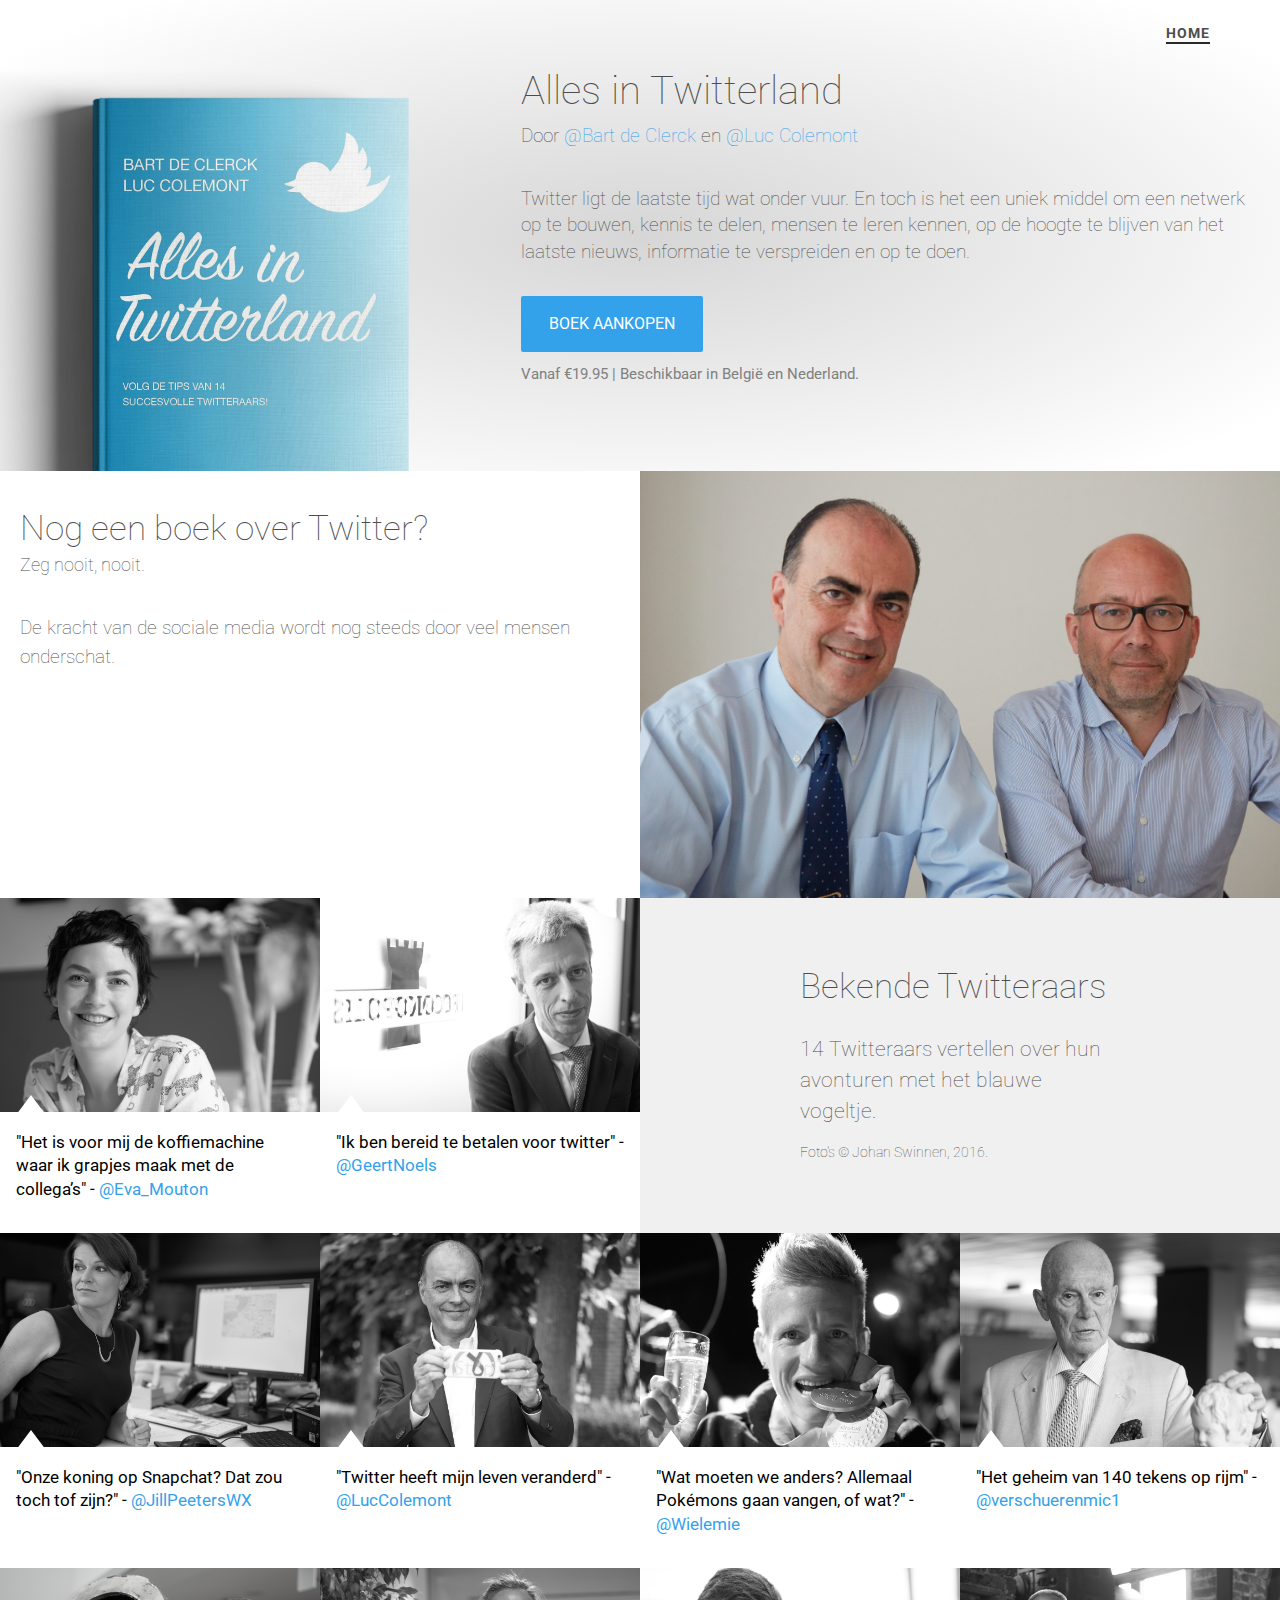
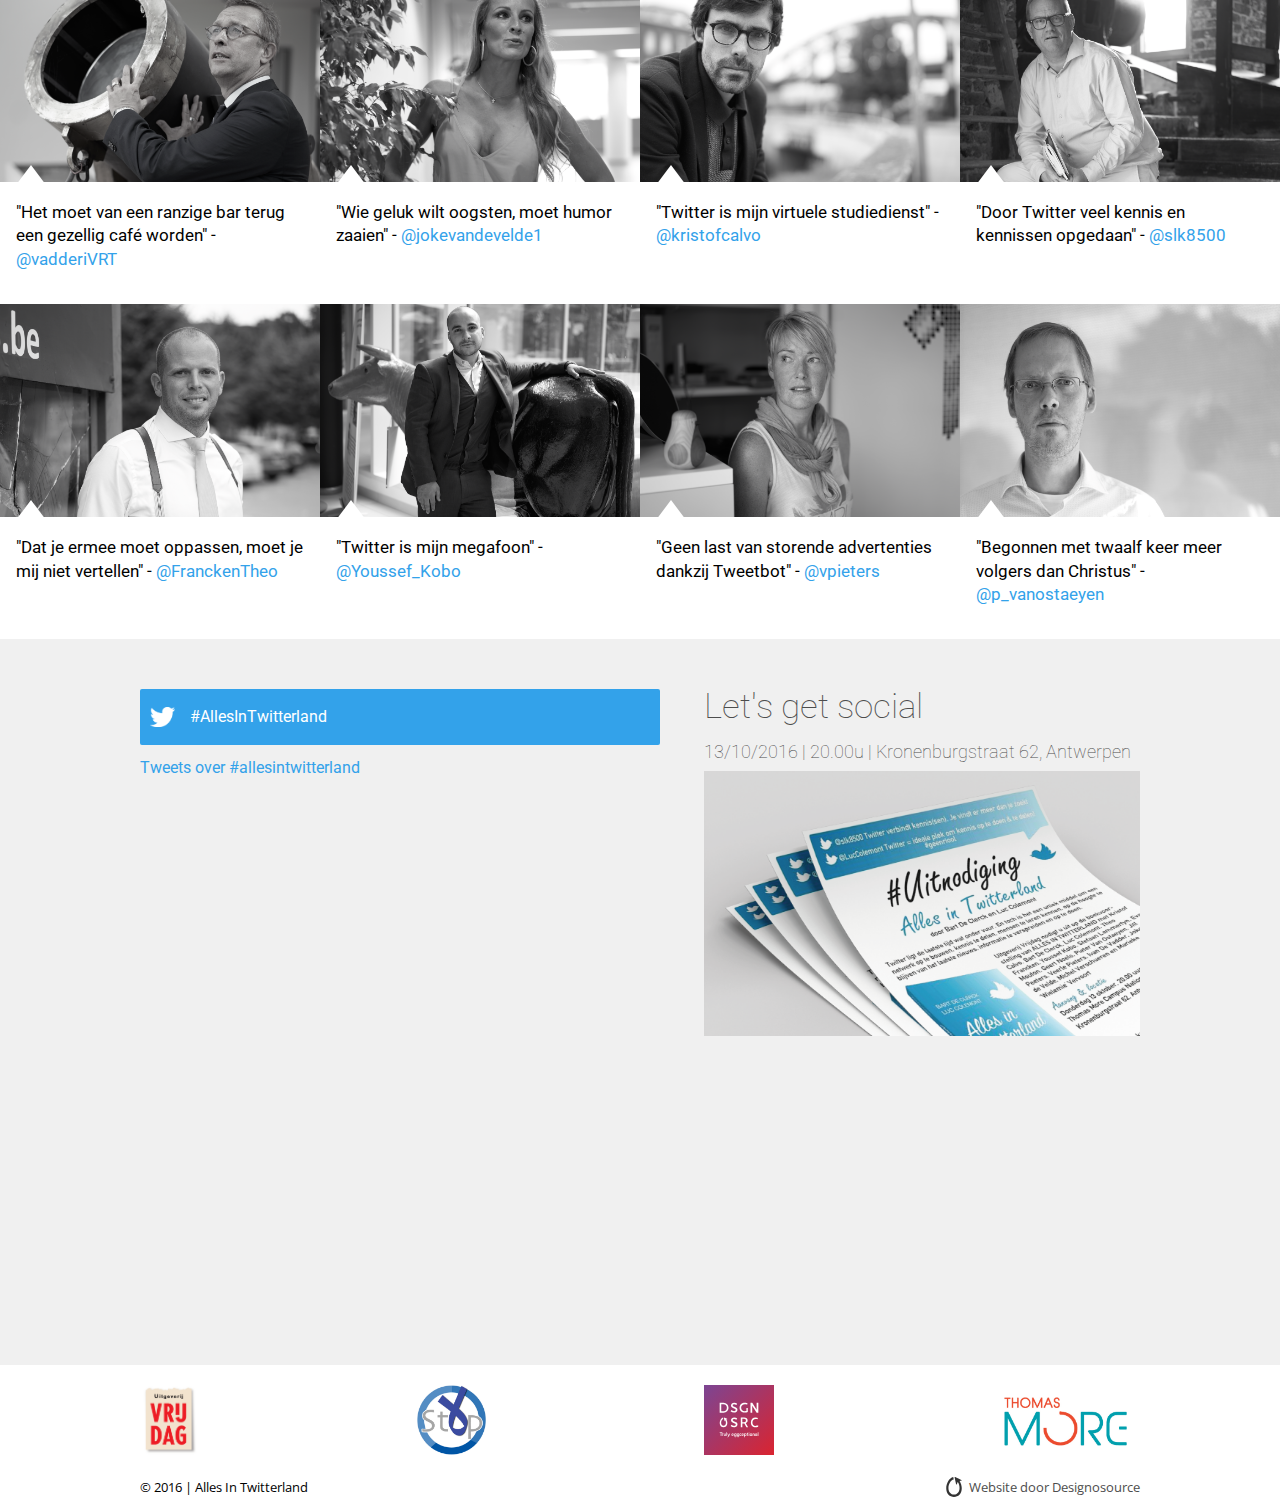
==== index.html @ e570c769 "Added favicons" ====
<!DOCTYPE html>
<html lang="nl">
<head>
    <meta charset="UTF-8">
    <title>Alles in Twitterland</title>
    <link href="https://fonts.googleapis.com/css?family=Open+Sans:400,700|Roboto:300,400" rel="stylesheet">
    <link rel="stylesheet" href="css/reset.css">
    <link rel="stylesheet" href="css/style.css">
    <script src="js/jquery-1.11.0.min.js"></script>
    <meta name=viewport content="width=device-width, initial-scale=1">
    <meta name="description" content="text">
    <meta property="og:site_name" content="Alles in Twitterland"/>
    <meta property="og:url" content="http://www.allesintwitterland.be"/>
    <meta property="og:title" content="Alles in Twitterland"/>
    <meta property="og:description" content="Max 200 karakters"/>
    <meta property="og:image" content="http://www.allesintwitterland.be/images/Auteursfoto-cropped.png"/>
    <meta name="twitter:card"
          content="Een boek over Twitter. Geschreven door Bart De Clerck &amp; Luc Colemont. Lees het verhaal van 14 Twitteraars die in dit boek vertellen over hun avonturen met het blauwe vogeltje."/>
    <meta name="twitter:site" content="@nytimesbits"/>
    <meta name="twitter:creator" content="@nickbilton"/>

    <!-- Favicons -->
    <link rel="apple-touch-icon" sizes="57x57" href="favicons/apple-icon-57x57.png">
    <link rel="apple-touch-icon" sizes="60x60" href="favicons/apple-icon-60x60.png">
    <link rel="apple-touch-icon" sizes="72x72" href="favicons/apple-icon-72x72.png">
    <link rel="apple-touch-icon" sizes="76x76" href="favicons/apple-icon-76x76.png">
    <link rel="apple-touch-icon" sizes="114x114" href="favicons/apple-icon-114x114.png">
    <link rel="apple-touch-icon" sizes="120x120" href="favicons/apple-icon-120x120.png">
    <link rel="apple-touch-icon" sizes="144x144" href="favicons/apple-icon-144x144.png">
    <link rel="apple-touch-icon" sizes="152x152" href="favicons/apple-icon-152x152.png">
    <link rel="apple-touch-icon" sizes="180x180" href="favicons/apple-icon-180x180.png">
    <link rel="icon" type="image/png" sizes="192x192"  href="favicons/android-icon-192x192.png">
    <link rel="icon" type="image/png" sizes="32x32" href="favicons/favicon-32x32.png">
    <link rel="icon" type="image/png" sizes="96x96" href="favicons/favicon-96x96.png">
    <link rel="icon" type="image/png" sizes="16x16" href="favicons/favicon-16x16.png">
    <link rel="manifest" href="favicons/manifest.json">
    <meta name="msapplication-TileColor" content="#ffffff">
    <meta name="msapplication-TileImage" content="favicons/ms-icon-144x144.png">
    <meta name="theme-color" content="#ffffff">

</head>
<body class="body-container">

<header>
    <div class="header-container">
        <nav>
            <ul>
                <li><a href="/" class="current-page">Home</a></li>
                <!--<li><a href="/nieuws.html">Pers &amp; nieuws</a></li>-->
            </ul>
        </nav>

        <div class="header-text-container">
            <div class="header-text">
                <h1>Alles in Twitterland</h1>
                <h2 class="header">Door <a href="https://twitter.com/bartdecl">@Bart de Clerck</a> en <a
                        href="https://twitter.com/LucColemont">@Luc Colemont</a></h2>
                <p class="stand-out-text">Twitter ligt de laatste tijd wat onder vuur. En toch is het een uniek middel om een netwerk op te
                    bouwen, kennis te delen, mensen te leren kennen, op de hoogte te blijven van het laatste nieuws,
                    informatie te verspreiden en op te doen.</p>
                <div class="header-CTAs">
                    <div class="header-callToAction">
                        <a href="http://www.uitgeverijvrijdag.be/cataloog/non-fictie/alles-in-twitterland"
                           class="CTA-button">Boek aankopen</a>
                        <a href="#" class="CTA-button" id="persNieuwsCTA">Pers &amp; Nieuws</a>
                    </div>
                    <div class="header-price">
                        Vanaf &euro;19.95 | Beschikbaar in België en Nederland.
                    </div>
                </div>
            </div>

            <div class="header-image">

            </div>
        </div>
    </div>
</header>

    <section class="section-aboutUs">
        <div class="aboutUs-text">
            <div class="aboutUs-text-container">
                <h2>Nog een boek over Twitter?</h2>
                <h3 class="aboutUs-text-sub">Zeg nooit, nooit.</h3>
                <p class="stand-out-text">De kracht van de sociale media wordt nog steeds door veel mensen onderschat. </p>
            </div>
        </div>
        <img class="aboutUs-picture" src="images/Auteursfoto-cropped.png"
             alt="Auteurs van het boek, Bart de Clerck en Luc Colemont">
    </section>

<section class="section-bv">
    <div class="bvItem-title">
        <div class="bvItem-title-container">
            <h2>Bekende Twitteraars</h2>
            <h3>14 Twitteraars vertellen over hun avonturen met het blauwe vogeltje.</h3>
            <p class="copyright-fotos">Foto's &copy; Johan Swinnen, 2016.</p>
        </div>
    </div>
    <div class="bvItem" id="item1">
        <a href="https://twitter.com/Eva_Mouton">
            <div class="bvItem-image" >
                <img src="images/bv/mouton.png" alt="Eva Mouton" title="Eva Mouton">
            </div>
        </a>
        <div class="bvItem-text">
            &quot;Het is voor mij de koffiemachine waar ik grapjes maak met de collega’s&quot; - <a
                href="https://twitter.com/Eva_Mouton">@Eva_Mouton</a>
        </div>
    </div>
    <div class="bvItem" id="item2">
        <a href="https://twitter.com/GeertNoels">
            <div class="bvItem-image">
                <img src="images/bv/noels.png" alt="Geert Noels" title="Geert Noels">
            </div>
        </a>
        <div class="bvItem-text">
            &quot;Ik ben bereid te betalen voor twitter&quot; - <a
                href="https://twitter.com/GeertNoels">@GeertNoels</a>
        </div>
    </div>
    <div class="bvItem">
        <a href="https://twitter.com/JillPeetersWX">
            <div class="bvItem-image">
                <img src="images/bv/peeters.png" alt="Jill Peeters" title="Jill Peeters">
            </div>
        </a>
        <div class="bvItem-text">
            &quot;Onze koning op Snapchat? Dat zou toch tof zijn?&quot; - <a href="https://twitter.com/JillPeetersWX">@JillPeetersWX</a>
        </div>
    </div>


    <div class="bvItem">
        <a href="https://twitter.com/LucColemon">
            <div class="bvItem-image">
                <img src="images/bv/colemont.png" alt="Luc Colemont" title="Luc Colemont">
            </div>
        </a>
        <div class="bvItem-text">
            &quot;Twitter heeft mijn leven veranderd&quot; - <a
                href="https://twitter.com/LucColemont">@LucColemont</a>
        </div>
    </div>


    <div class="bvItem">
        <a href="https://twitter.com/Wielemie">
            <div class="bvItem-image">
                <img src="images/bv/vervoort.png" alt="Marieke Vervoort" title="Marieke Vervoort">
            </div>
        </a>
        <div class="bvItem-text">
            &quot;Wat moeten we anders? Allemaal Pokémons gaan vangen, of wat?&quot; - <a
                href="https://twitter.com/Wielemie">@Wielemie</a>
        </div>
    </div>
    <div class="bvItem">
        <a href="https://twitter.com/verschuerenmic1">
            <div class="bvItem-image">
                <img src="images/bv/verschueren.png" alt="Michel Verschueren" title="Michel Verschueren">
            </div>
        </a>
        <div class="bvItem-text">
            &quot;Het geheim van 140 tekens op rijm&quot; - <a
                href="https://twitter.com/verschuerenmic1">@verschuerenmic1</a>
        </div>
    </div>
    <div class="bvItem">
        <a href="https://twitter.com/vadderiVRT">
            <div class="bvItem-image">
                <img src="images/bv/vadder.png" alt="Ivan de Vadder" title="Ivan de Vadder">
            </div>
        </a>
        <div class="bvItem-text">
            &quot;Het moet van een ranzige bar terug een gezellig café worden&quot; - <a
                href="https://twitter.com/vadderiVRT">@vadderiVRT</a>
        </div>
    </div>
    <div class="bvItem">
        <a href="https://twitter.com/LucColemon">
            <div class="bvItem-image">
                <img src="images/bv/vandevelde.png" alt="Joke van de Velde" title="Joke van de Velde">
            </div>
        </a>
        <div class="bvItem-text">
            &quot;Wie geluk wilt oogsten, moet humor zaaien&quot; - <a href="https://twitter.com/jokevandevelde1">@jokevandevelde1</a>
        </div>
    </div>
    <div class="bvItem">
        <a href="https://twitter.com/kristofcalvo">
            <div class="bvItem-image">
                <img src="images/bv/calvo.png" alt="Kristof Calvo" title="Kristof Calvo">
            </div>
        </a>
        <div class="bvItem-text">
            &quot;Twitter is mijn virtuele studiedienst&quot; - <a
                href="https://twitter.com/kristofcalvo">@kristofcalvo</a>
        </div>
    </div>
    <div class="bvItem">
        <a href="https://twitter.com/slk8500">
            <div class="bvItem-image">
                <img src="images/bv/lammertyn.png" alt="Stefaan Lammertyn" title="Stefaan Lammertyn">
            </div>
        </a>
        <div class="bvItem-text">
            &quot;Door Twitter veel kennis en kennissen opgedaan&quot; - <a
                href="https://twitter.com/slk8500">@slk8500</a>
        </div>
    </div>
    <div class="bvItem">
        <a href="https://twitter.com/FranckenTheo">
            <div class="bvItem-image">
                <img src="images/bv/francken.png" alt="Theo Francken" title="Theo Francken">
            </div>
        </a>
        <div class="bvItem-text">
            &quot;Dat je ermee moet oppassen, moet je mij niet vertellen&quot; - <a
                href="https://twitter.com/FranckenTheo">@FranckenTheo</a>
        </div>
    </div>
    <div class="bvItem">
        <a href="https://twitter.com/Youssef_Kobo">
            <div class="bvItem-image">
                <img src="images/bv/kobo.png" alt="Youssef Kobo" title="Youssef Kobo">
            </div>
        </a>
        <div class="bvItem-text">
            &quot;Twitter is mijn megafoon&quot; - <a href="https://twitter.com/Youssef_Kobo">@Youssef_Kobo</a>
        </div>
    </div>
    <div class="bvItem">
        <a href="https://twitter.com/vpieters">
            <div class="bvItem-image">
                <img src="images/bv/pieters.png" alt="Veerle Pieters" title="Veerle Pieters">
            </div>
        </a>
        <div class="bvItem-text">
            &quot;Geen last van storende advertenties dankzij Tweetbot&quot; - <a href="https://twitter.com/vpieters">@vpieters</a>
        </div>
    </div>
    <div class="bvItem">
        <a href="https://twitter.com/p_vanostaeyen">
            <div class="bvItem-image">
                <img src="images/bv/vanostaeyen.png" alt="Pieter Van Ostaeyen" title="Pieter Van Ostaeyen">
            </div>
        </a>
        <div class="bvItem-text">
            &quot;Begonnen met twaalf keer meer volgers dan Christus&quot; - <a
                href="https://twitter.com/p_vanostaeyen">@p_vanostaeyen</a>
        </div>
    </div>
</section>
<section class="section-social">
    <div class="social-container">
        <div class="social-tweets">
            <a href="https://goo.gl/WW6zRi" class="button-tweet" target="_blank">
                #AllesInTwitterland
            </a>
            <a class="twitter-timeline" href="https://twitter.com/hashtag/allesintwitterland"
               data-widget-id="784298323947597824">Tweets over #allesintwitterland</a>
            <script>!function (d, s, id) {
                var js, fjs = d.getElementsByTagName(s)[0], p = /^http:/.test(d.location) ? 'http' : 'https';
                if (!d.getElementById(id)) {
                    js = d.createElement(s);
                    js.id = id;
                    js.async = true;
                    js.src = p + "://platform.twitter.com/widgets.js";
                    fjs.parentNode.insertBefore(js, fjs);
                }
            }(document, "script", "twitter-wjs");</script>
        </div>

        <div class="social-text">
            <div class="social-invitation">
                <h2>Let's get social</h2>
                <h3>13/10/2016 | 20.00u | Kronenburgstraat 62, Antwerpen</h3>
                <img src="images/uitnodiging.png" alt="Uitnodiging presentatie boek - Alles In Twitterland"
                     class="social-invitation-image">
            </div>
            <div class="social-invitation videoContainer">
                <iframe style="margin-top:20px;"
                        src="https://www.youtube.com/embed/videoseries?list=PLFgquLnL59alCl_2TQvOiD5Vgm1hCaGSI"
                        frameborder="0" allowfullscreen></iframe>
            </div>
        </div>
    </div>
</section>
<footer>
    <div class="footer-container">
        <div class="footer-partners">
            <a href="http://www.uitgeverijvrijdag.be" id="uitgeverij">Vrijdag</a>
            <a href="http://www.stopdarmkanker.be" id="darmkanker">Stop Darmkanker</a>
            <a href="http://www.designosource.be" id="designosource">Designosource</a>
            <a href="http://www.thomasmore.be" id="thomasmore">Thomas More</a>
        </div>
        <div class="footer-text">
            <div class="footer-copyright">
                &copy; 2016 | Alles In Twitterland
            </div>
            <a class="footer-madeBy" href="http://www.designosource.be">
                Website door Designosource
            </a>
        </div>
    </div>
</footer>
<script>
    (function (i, s, o, g, r, a, m) {
        i['GoogleAnalyticsObject'] = r;
        i[r] = i[r] || function () {
                    (i[r].q = i[r].q || []).push(arguments)
                }, i[r].l = 1 * new Date();
        a = s.createElement(o),
                m = s.getElementsByTagName(o)[0];
        a.async = 1;
        a.src = g;
        m.parentNode.insertBefore(a, m)
    })(window, document, 'script', 'https://www.google-analytics.com/analytics.js', 'ga');
    ga('create', 'UA-85612238-1', 'auto');
    ga('send', 'pageview');
</script>
</body>
</html>
---- css/style.css ----
body {
    font-family: 'Roboto', sans-serif;
}

header {
    background: #d6d6d6; /* Old browsers */ /* FF3.6-15 */
    background: -webkit-radial-gradient(center, ellipse cover, #d6d6d6 0%, #ffffff 89%); /* Chrome10-25,Safari5.1-6 */
    background: -webkit-radial-gradient(center ellipse, #d6d6d6 0%, #ffffff 89%);
    background: radial-gradient(ellipse at center, #d6d6d6 0%, #ffffff 89%); /* W3C, IE10+, FF16+, Chrome26+, Opera12+, Safari7+ */
    filter: progid:DXImageTransform.Microsoft.gradient(startColorstr='#d6d6d6', endColorstr='#ffffff', GradientType=1); /* IE6-9 fallback on horizontal gradient */
    padding: 25px 0px 0px 0px;
    background-color: #d6d6d6;

}

.header-container {
    /*padding:25px 25px 0px 25px;*/
}


nav {
    padding: 0px 20px 0px 0px;
    display: none;
}

a:link,
a:visited,
a:hover,
a:active {
    color: #33A2EA;
    text-decoration: none;
    -webkit-transition: all .4s ease;
    transition: all .4s ease;
}

a:hover {
    color: #2995db;
}

p {
    color: #4D4D4D;
    line-height: 1.4em;
    font-weight: lighter;
}

h1 {
    color: #4D4D4D;
    font-size: 2.5em;
    font-weight: lighter;
}

h2.header {
    color: #4D4D4D;
    font-size: 1.2em;
    font-weight: lighter;
}


.header-text h1{
    margin-bottom: 15px;
}

.header-text > h2 {
    margin-bottom: 40px;
}

.header-text {
    padding: 0px 20px 0px 20px;
}

.header-text p {
    font-size: 1.2em;
    line-height: 1.4em;
    margin-bottom: 20px;
}

.videoContainer {
    position: relative;
    padding-bottom: 56.25%;
    padding-top: 30px;
    height: 0;
    overflow: hidden;
}

.videoContainer iframe, .videoContainer object, .videoContainer embed {
    position: absolute;
    top: 0;
    left: 0;
    width: 100%;
    height: 100%;
}

.CTA-button{
    width: 130px;
    text-align: center;
}


.header-callToAction .CTA-button:first-child{
    margin: 10px 10px 0 0;
}

.CTA-button:link,
.CTA-button:visited,
.CTA-button:hover,
.CTA-button:active {
    background-color: #33A2EA;
    padding: 20px 26px;
    color: white;
    display: inline-block;
    text-transform: uppercase;
    border-radius: 2px;
    -webkit-transition: all .4s ease;
    transition: all .4s ease;
    margin: 4px 0px;
}



.CTA-button:hover {
    background-color: #2995db;
}

.header-price {
    color: #808080;
    margin-top: 15px;
    font-size: 0.95em;
}

.header-image {
    background-image: url(../images/Twitter-boek.png);
    background-repeat: no-repeat;
    height: 400px;
    background-position: center -25px;
    margin: 0px auto;
    background-size: 162%;
}

.aboutUs-text {
    margin: 40px 20px 40px 20px;
}

.nieuws-text {
    margin: 40px 20px 40px 20px;
}

h2 {
    color: #4D4D4D;
    font-size: 2.2em;
    font-weight: lighter;
}

h3 {
    color: #4D4D4D;
    font-size: 1.1em;
    font-weight: lighter;
    margin-top: 5px;
}

.aboutUs-text > .aboutUs-text-container > h3 {
    margin-bottom: 40px;
}

.aboutUs-picture {
    width: 100%;
}


.bvItem-title {
    margin: 40px 20px 40px 20px;
}

.bvItem-image img {
    width: 100%;
}

.bvItem-image {
    position: relative;
    overflow: hidden;
}

.bvItem-image img {
    -webkit-transition: all 1s ease; /* Safari and Chrome */ /* Firefox */ /* IE 9 */ /* Opera */
    transition: all 1s ease;
}

.bvItem-image:hover img {
    -webkit-transform: scale(1.15); /* Safari and Chrome */ /* Firefox */ /* IE 9 */ /* Opera */
    transform: scale(1.15);
}

.bvItem-text {
    padding: 16px 16px 32px 16px;
    position: relative;
    line-height: 1.4em;
    font-size: 1.05em;
}

.aboutUs-text-sub{
    margin: 10px 0 0 0;
}

.bvItem-title {
    position: relative;
}

.bvItem-text:before {
    width: 0;
    height: 0;
    top: -20px;
    position: absolute;
    content: "";
    border-style: solid;
    border-width: 0 15px 20px 15px;
    border-color: transparent transparent white transparent;
}

.section-social {
    background-color: #F0F0F0;
}

.social-container {
    padding: 50px;
}

.social-invitation h2 {
    margin: 20px 0px;
}

.social-invitation-image {
    width: 100%;
    margin-top: 10px;
}

footer {
    font-family: 'Open Sans', sans-serif;
}

.footer-partners {
    display: -webkit-box;
    display: -ms-flexbox;
    display: flex;
    -webkit-display: flex;
    margin: 20px 0px;
    -ms-flex-line-pack: center;
    align-content: center;
}

#uitgeverij {
    background-image: url(../images/partners/uitgeverij.png);
    width: 59px;
}

#darmkanker {
    background-image: url(../images/partners/darmkanker.png);
    width: 70px;
}

#thomasmore {
    background-image: url(../images/partners/thomas-more.png);
    width: 148px;
}

#designosource {
    background-image: url(../images/partners/designosource.svg);
    width: 70px;
}

.footer-partners a:link,
.footer-partners a:visited,
.footer-partners a:hover,
.footer-partners a:active {
    text-indent: -9999px;
    background-size: contain;
    background-repeat: no-repeat;
    display: block;
    height: 70px;
    min-width: 50px;
    background-position: center;
}

.footer-text {
    text-align: center;
    margin: 10px 0px;
    font-size: 0.8em;
}

.footer-text div {
    line-height: 25px;
}

a.footer-madeBy:link,
a.footer-madeBy:visited,
a.footer-madeBy:hover,
a.footer-madeBy:active {
    color: #4D4D4D;
    background-image: url(../images/egg-design.svg);
    background-size: 20px 20px;
    background-repeat: no-repeat;
    background-position: left center;
    padding-left: 25px;
    line-height: 25px;
}

.footer-partners {
    display: -webkit-box;
    display: -ms-flexbox;
    display: flex;
    -webkit-box-pack: justify;
    -ms-flex-pack: justify;
    justify-content: space-between;
    margin: 20px 0px;
}

.bvItem-title-container > p {
    margin-top: 5px;
}

.bvItem-title-container h2{
    margin-bottom: 30px;
}

.copyright-fotos{
    font-size: 0.9em;
    padding-top: 10px;
}

a.button-tweet:link,
a.button-tweet:visited,
a.button-tweet:hover,
a.button-tweet:active {
    background-color: #33A2EA;
    color: white;
    padding: 20px 20px 20px 50px;
    width: 100%;
    max-width: 520px;
    display: block;
    border-radius: 2px;
    box-sizing: border-box;
    margin-bottom: 15px;
    background-image: url(../images/Twitter-logo.png);
    background-size: 25px 20px;
    background-position: 10px center;
    background-repeat: no-repeat;
}

a.button-tweet:hover {
    background-color: #2995db;
}

.section-nieuws {
    max-width: 1000px;
    margin: 0px auto;
}

.nieuws-container {
    margin: 50px 0px 0px 0px;
}

.nieuws-article-text p:last-child {
    margin-top: 10px;
}



@media (min-width: 560px) {
    .header-image {
        background-image: url(../images/Twitter-boek.png);
        /* width: 50%; */
        height: 400px;
        background-position: center -25px;
        margin: 0px auto;
        background-size: 130%;
    }
}

@media (min-width: 768px) {
    #persNieuwsCTA {
        display: none;
    }

    nav {
        display: -webkit-box;
        display: -ms-flexbox;
        display: flex;
        -webkit-box-pack: end;
        -ms-flex-pack: end;
        justify-content: flex-end;
        margin: 0px 0px 30px 0px;
    }

    nav > ul {
        display: -webkit-box;
        display: -ms-flexbox;
        display: flex;
    }

    nav > ul > li > a:link,
    nav > ul > li > a:visited,
    nav > ul > li > a:hover,
    nav > ul > li > a:active {
        color: #4D4D4D;
        font-size: .9em;
        font-weight: bold;
        text-transform: uppercase;
        letter-spacing: 1px;
        -webkit-transition: none .4s ease;
        transition: none .4s ease;
    }

    .current-page,
    nav > ul > li > a:hover {
        color: #292929;
        border-bottom: 2px solid #292929;
    }

    nav > ul > li:first-child {
        margin-right: 50px;
    }

    .header-text-container {
        display: -webkit-box;
        display: -ms-flexbox;
        display: flex;
        -webkit-box-pack: justify;
        -ms-flex-pack: justify;
        justify-content: space-between;
        -webkit-box-orient: horizontal;
        -webkit-box-direction: reverse;
        -ms-flex-direction: row-reverse;
        flex-direction: row-reverse;
    }

    .header-image {
        background-image: url(../images/Twitter-boek.png);
        width: 100%;
        height: 400px;
        background-position: center -50px;
        background-size: 175%;
    }

    .footer-text {
        display: -webkit-box;
        display: -ms-flexbox;
        display: flex;
        -webkit-box-pack: justify;
        -ms-flex-pack: justify;
        justify-content: space-between;
    }

    .bvItem-title {
        width: 50%;
        margin: 0px;
        padding: 0px 0px 0px 0px !important;
        background-color: #F0F0F0;
    }

    .stand-out-text{
        font-size: 1.2em;
        line-height: 1.5em;
    }

    .bvItem-title-container h3{
        font-size: 1.3em;
        line-height: 1.5em;
    }

    .bvItem-title-container {
        position: absolute;
        top: 50%;
        left: 50%;
        -webkit-transform: translateX(-50%) translateY(-50%);
        transform: translateX(-50%) translateY(-50%);

    }

    .bvItem {
        width: 25%;
        -webkit-box-ordinal-group: 4;
        -ms-flex-order: 3;
        -webkit-order: 3;
        order: 3;
    }

    #item1 {
        -webkit-box-ordinal-group: 2;
        -ms-flex-order: 1;
        -webkit-order: 1;
        order: 1;
    }

    #item2 {
        -webkit-box-ordinal-group: 2;
        -ms-flex-order: 1;
        -webkit-order: 1;
        order: 1;
    }

    .bvItem-title {
        margin: 0px;
        padding: 40px 20px 40px 20px;
        box-sizing: border-box;
        -webkit-box-ordinal-group: 3;
        -ms-flex-order: 2;
        -webkit-order: 2;
        order: 2;
    }

    .section-bv {
        display: -webkit-box;
        display: -ms-flexbox;
        display: flex;
        -ms-flex-wrap: wrap;
        -webkit-flex-wrap: wrap;
        flex-wrap: wrap;
        -webkit-box-flex: 1;
        -ms-flex-positive: 1;
        flex-grow: 1;
    }

    .social-container {
        display: -webkit-box;
        display: -ms-flexbox;
        display: flex;
    }

    .social-container > div {
        width: 45%;
    }

    .social-container > div:first-child {
        width: 55%;
        margin-right: 30px;
    }

    .social-invitation h2 {
        margin: 0px 0px 20px 0px;
    }
}

@media (min-width: 848px) {
    .section-aboutUs {
        display: -webkit-box;
        display: -ms-flexbox;
        display: flex;
    }

    .aboutUs-text-container {
        width: 94%;
    }

    .aboutUs-text {
        width: 50%;
    }

    .aboutUs-picture {
        width: 50%;
        height: 50%;
    }

    .nieuws-container {
        display: -webkit-box;
        display: -ms-flexbox;
        display: flex;
        -ms-flex-wrap: wrap;
        -webkit-flex-wrap: wrap;
        flex-wrap: wrap;
        -webkit-box-orient: horizontal;
        -webkit-box-direction: normal;
        -ms-flex-direction: row;
        flex-direction: row;
        -webkit-box-pack: justify;
        -ms-flex-pack: justify;
        justify-content: space-between;
    }

    .nieuws-article {
        max-width: 45%;
        margin-bottom: 35px;
    }
}

@media (min-width: 1000px) {
    .footer-container {
        max-width: 1000px;
        margin: 0px auto;
    }

    .social-container {
        max-width: 1000px;
        margin: 0px auto;
    }
}

@media (min-width: 1010px) {
    .header-image {
        background-image: url(../images/Twitter-boek.png);
        width: 100%;
        height: 400px;
        background-position: center -50px;
        background-size: 200%;
    }
}

@media (min-width: 1200px) {
    .header-image {
        background-image: url(../images/Twitter-boek.png);
        width: 100%;
        height: 400px;
        background-position: center -80px;
        background-size: 185%;
    }
}

@media (min-width: 1400px){

    .body-container{
        width: 1400px;
        margin: 0 auto;
    }
}

/* 320 - 767 - 960 - Container 1200 */
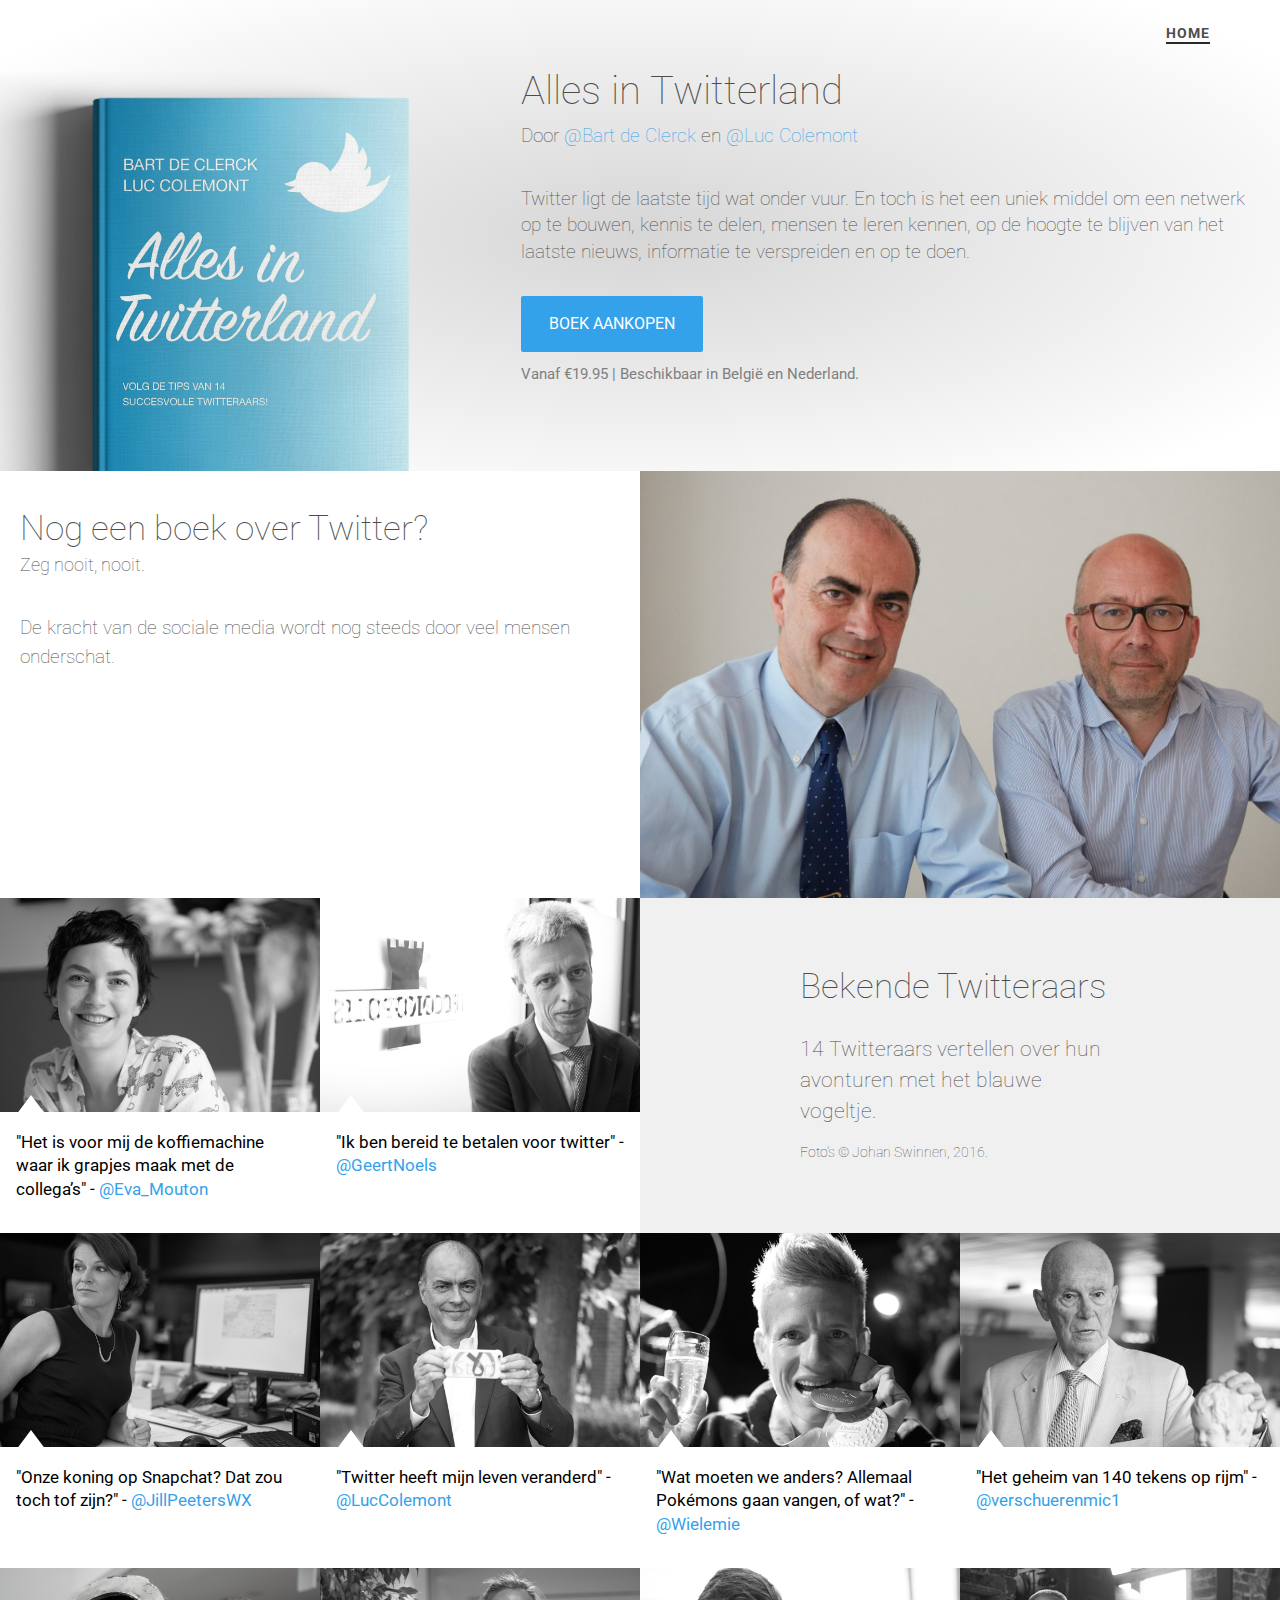
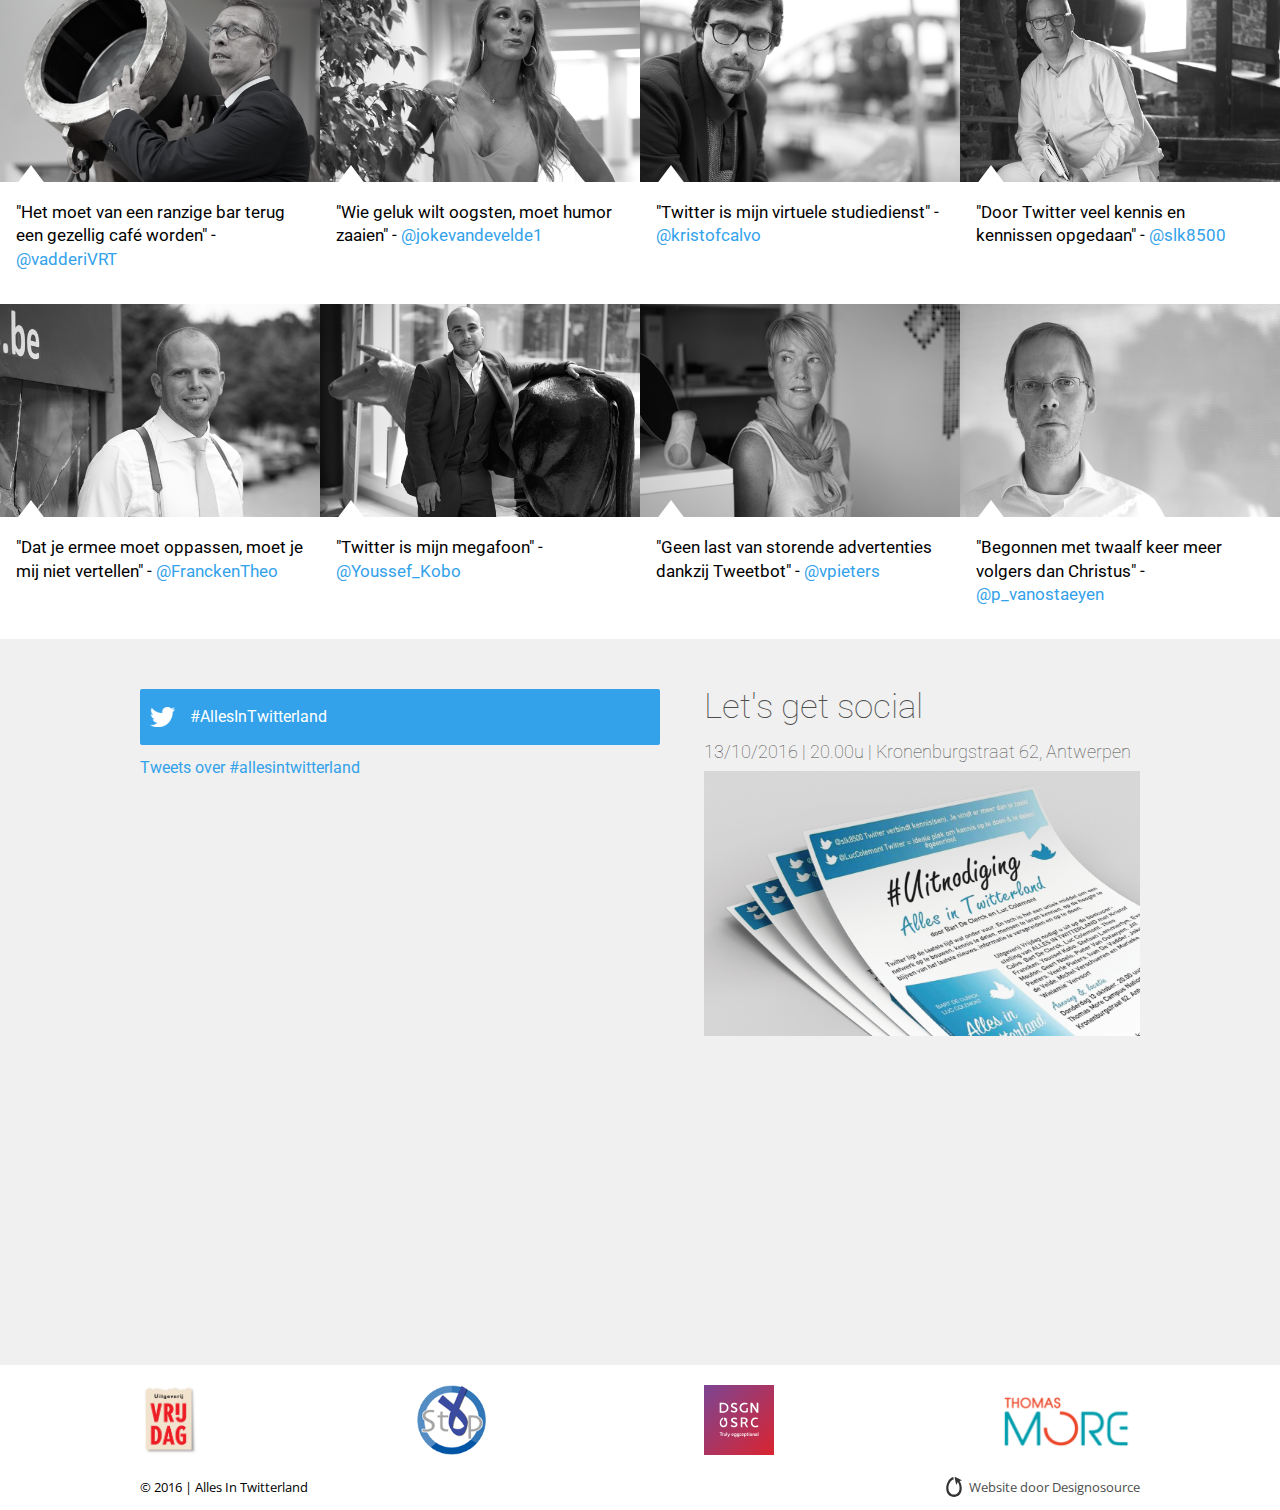
==== commit 00f9fc1a: "Compressed images" ====
--- a/index.html
+++ b/index.html
@@ -13,7 +13,7 @@
     <meta property="og:url" content="http://www.allesintwitterland.be"/>
     <meta property="og:title" content="Alles in Twitterland"/>
     <meta property="og:description" content="Max 200 karakters"/>
-    <meta property="og:image" content="http://www.allesintwitterland.be/images/Auteursfoto-cropped.png"/>
+    <meta property="og:image" content="http://www.allesintwitterland.be/images/Auteursfoto-cropped.jpg"/>
     <meta name="twitter:card"
           content="Een boek over Twitter. Geschreven door Bart De Clerck &amp; Luc Colemont. Lees het verhaal van 14 Twitteraars die in dit boek vertellen over hun avonturen met het blauwe vogeltje."/>
     <meta name="twitter:site" content="@nytimesbits"/>
@@ -85,7 +85,7 @@
                 <p class="stand-out-text">De kracht van de sociale media wordt nog steeds door veel mensen onderschat. </p>
             </div>
         </div>
-        <img class="aboutUs-picture" src="images/Auteursfoto-cropped.png"
+        <img class="aboutUs-picture" src="images/Auteursfoto-cropped.jpg"
              alt="Auteurs van het boek, Bart de Clerck en Luc Colemont">
     </section>
 
--- a/css/style.css
+++ b/css/style.css
@@ -17,7 +17,6 @@
     /*padding:25px 25px 0px 25px;*/
 }
 
-
 nav {
     padding: 0px 20px 0px 0px;
     display: none;
@@ -55,8 +54,7 @@
     font-weight: lighter;
 }
 
-
-.header-text h1{
+.header-text h1 {
     margin-bottom: 15px;
 }
 
@@ -90,13 +88,12 @@
     height: 100%;
 }
 
-.CTA-button{
+.CTA-button {
     width: 130px;
     text-align: center;
 }
 
-
-.header-callToAction .CTA-button:first-child{
+.header-callToAction .CTA-button:first-child {
     margin: 10px 10px 0 0;
 }
 
@@ -115,8 +112,6 @@
     margin: 4px 0px;
 }
 
-
-
 .CTA-button:hover {
     background-color: #2995db;
 }
@@ -165,7 +160,6 @@
     width: 100%;
 }
 
-
 .bvItem-title {
     margin: 40px 20px 40px 20px;
 }
@@ -190,13 +184,13 @@
 }
 
 .bvItem-text {
-    padding: 16px 16px 32px 16px;
+    padding: 16px 16px 40px 16px;
     position: relative;
     line-height: 1.4em;
     font-size: 1.05em;
 }
 
-.aboutUs-text-sub{
+.aboutUs-text-sub {
     margin: 10px 0 0 0;
 }
 
@@ -316,11 +310,11 @@
     margin-top: 5px;
 }
 
-.bvItem-title-container h2{
+.bvItem-title-container h2 {
     margin-bottom: 30px;
 }
 
-.copyright-fotos{
+.copyright-fotos {
     font-size: 0.9em;
     padding-top: 10px;
 }
@@ -361,9 +355,13 @@
     margin-top: 10px;
 }
 
-
-
 @media (min-width: 560px) {
+
+    .bvItem-text {
+        padding: 16px 16px 32px 16px;
+
+    }
+
     .header-image {
         background-image: url(../images/Twitter-boek.png);
         /* width: 50%; */
@@ -455,12 +453,12 @@
         background-color: #F0F0F0;
     }
 
-    .stand-out-text{
+    .stand-out-text {
         font-size: 1.2em;
         line-height: 1.5em;
     }
 
-    .bvItem-title-container h3{
+    .bvItem-title-container h3 {
         font-size: 1.3em;
         line-height: 1.5em;
     }
@@ -612,9 +610,9 @@
     }
 }
 
-@media (min-width: 1400px){
-
-    .body-container{
+@media (min-width: 1400px) {
+
+    .body-container {
         width: 1400px;
         margin: 0 auto;
     }
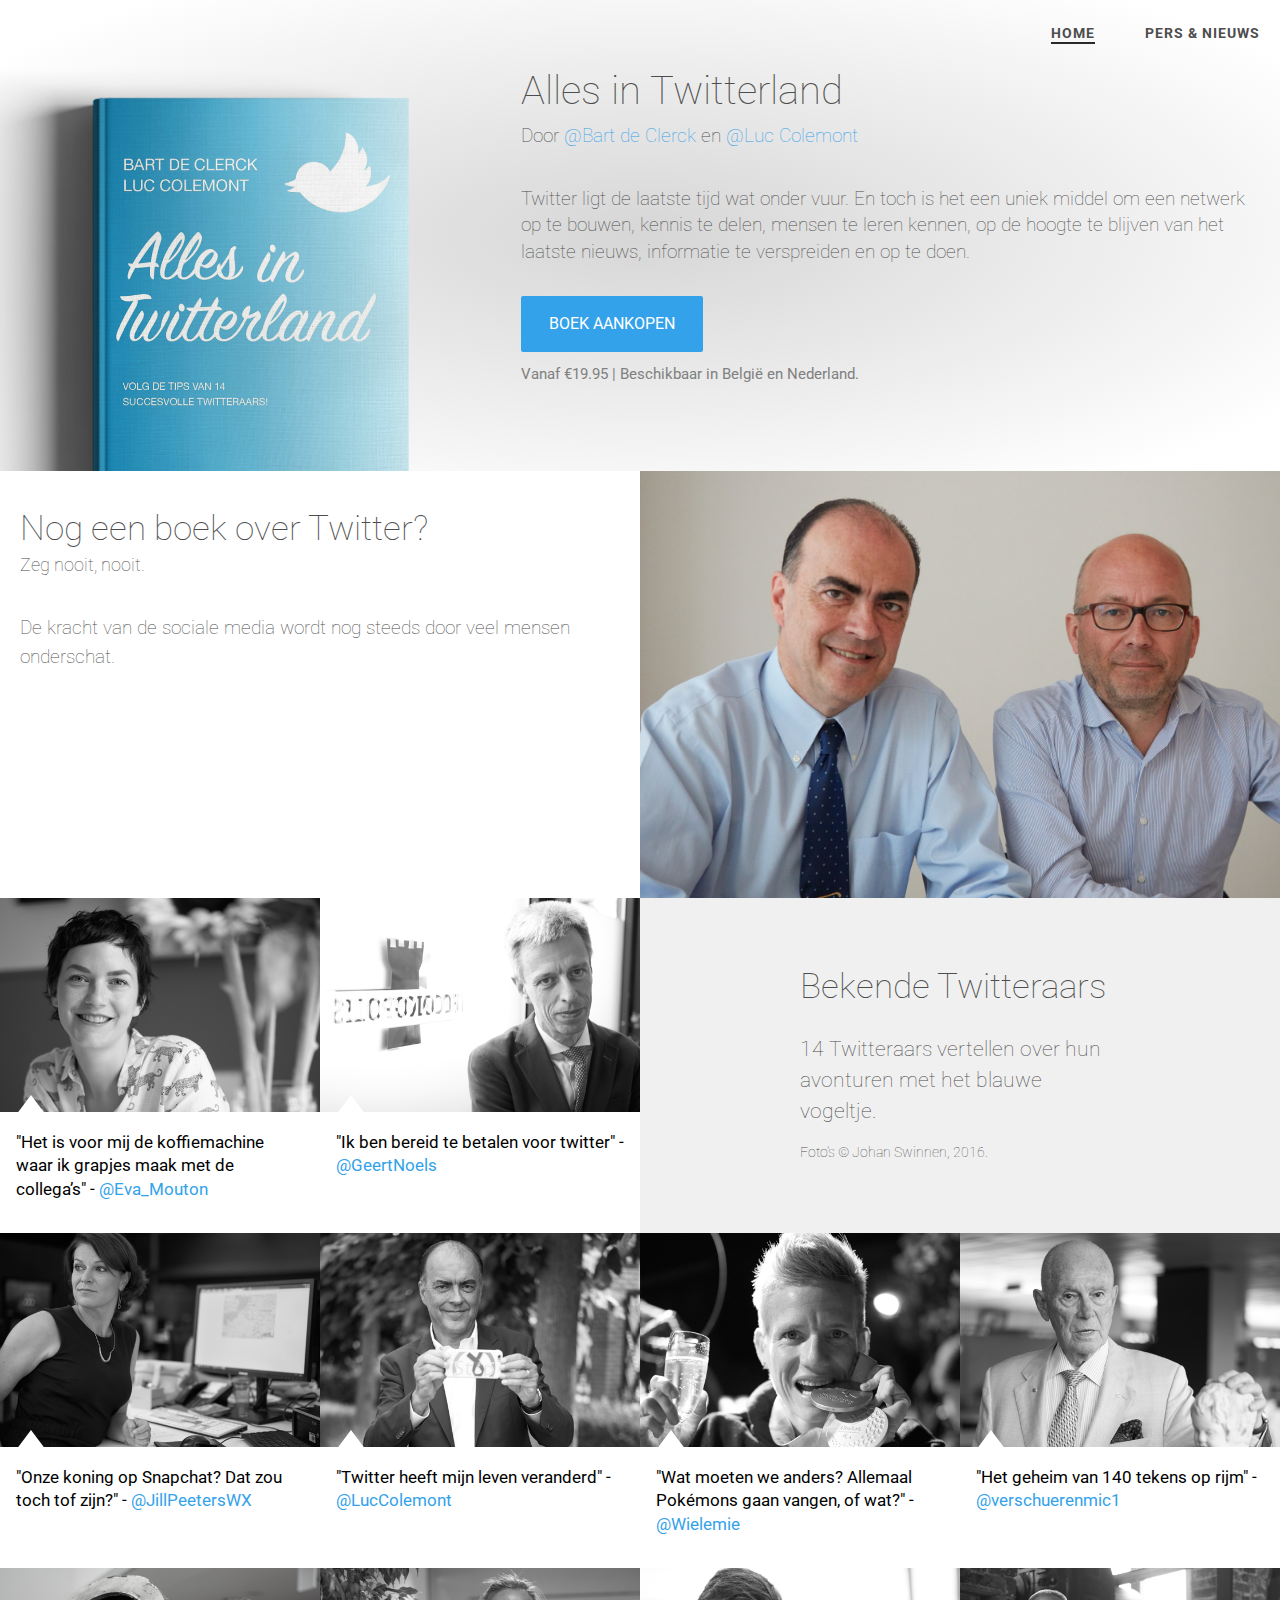
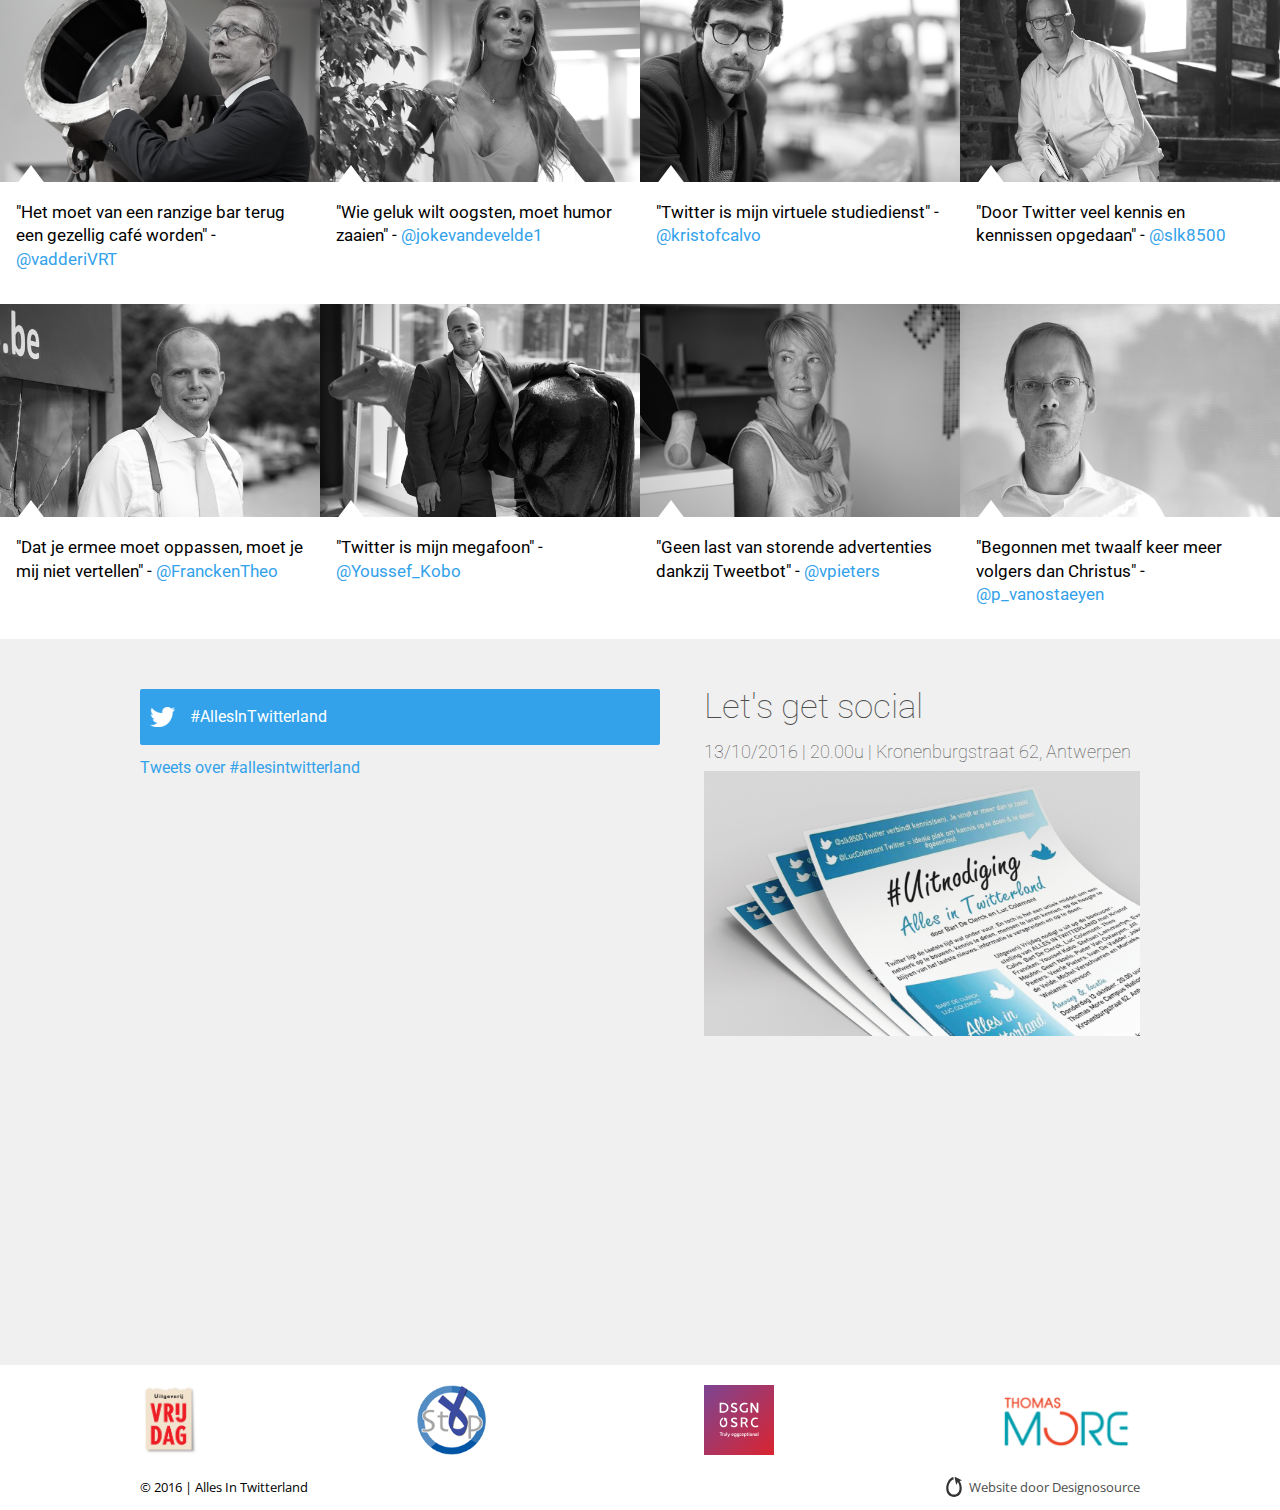
==== commit 4582c4ec: "Enable nav item back" ====
--- a/index.html
+++ b/index.html
@@ -46,7 +46,7 @@
         <nav>
             <ul>
                 <li><a href="/" class="current-page">Home</a></li>
-                <!--<li><a href="/nieuws.html">Pers &amp; nieuws</a></li>-->
+                <li><a href="/nieuws.html">Pers &amp; nieuws</a></li>
             </ul>
         </nav>
 
--- a/css/style.css
+++ b/css/style.css
@@ -288,7 +288,7 @@
 a.footer-madeBy:hover,
 a.footer-madeBy:active {
     color: #4D4D4D;
-    background-image: url(../images/egg-design.svg);
+    background-image: url(../images/partners/egg-design.svg);
     background-size: 20px 20px;
     background-repeat: no-repeat;
     background-position: left center;
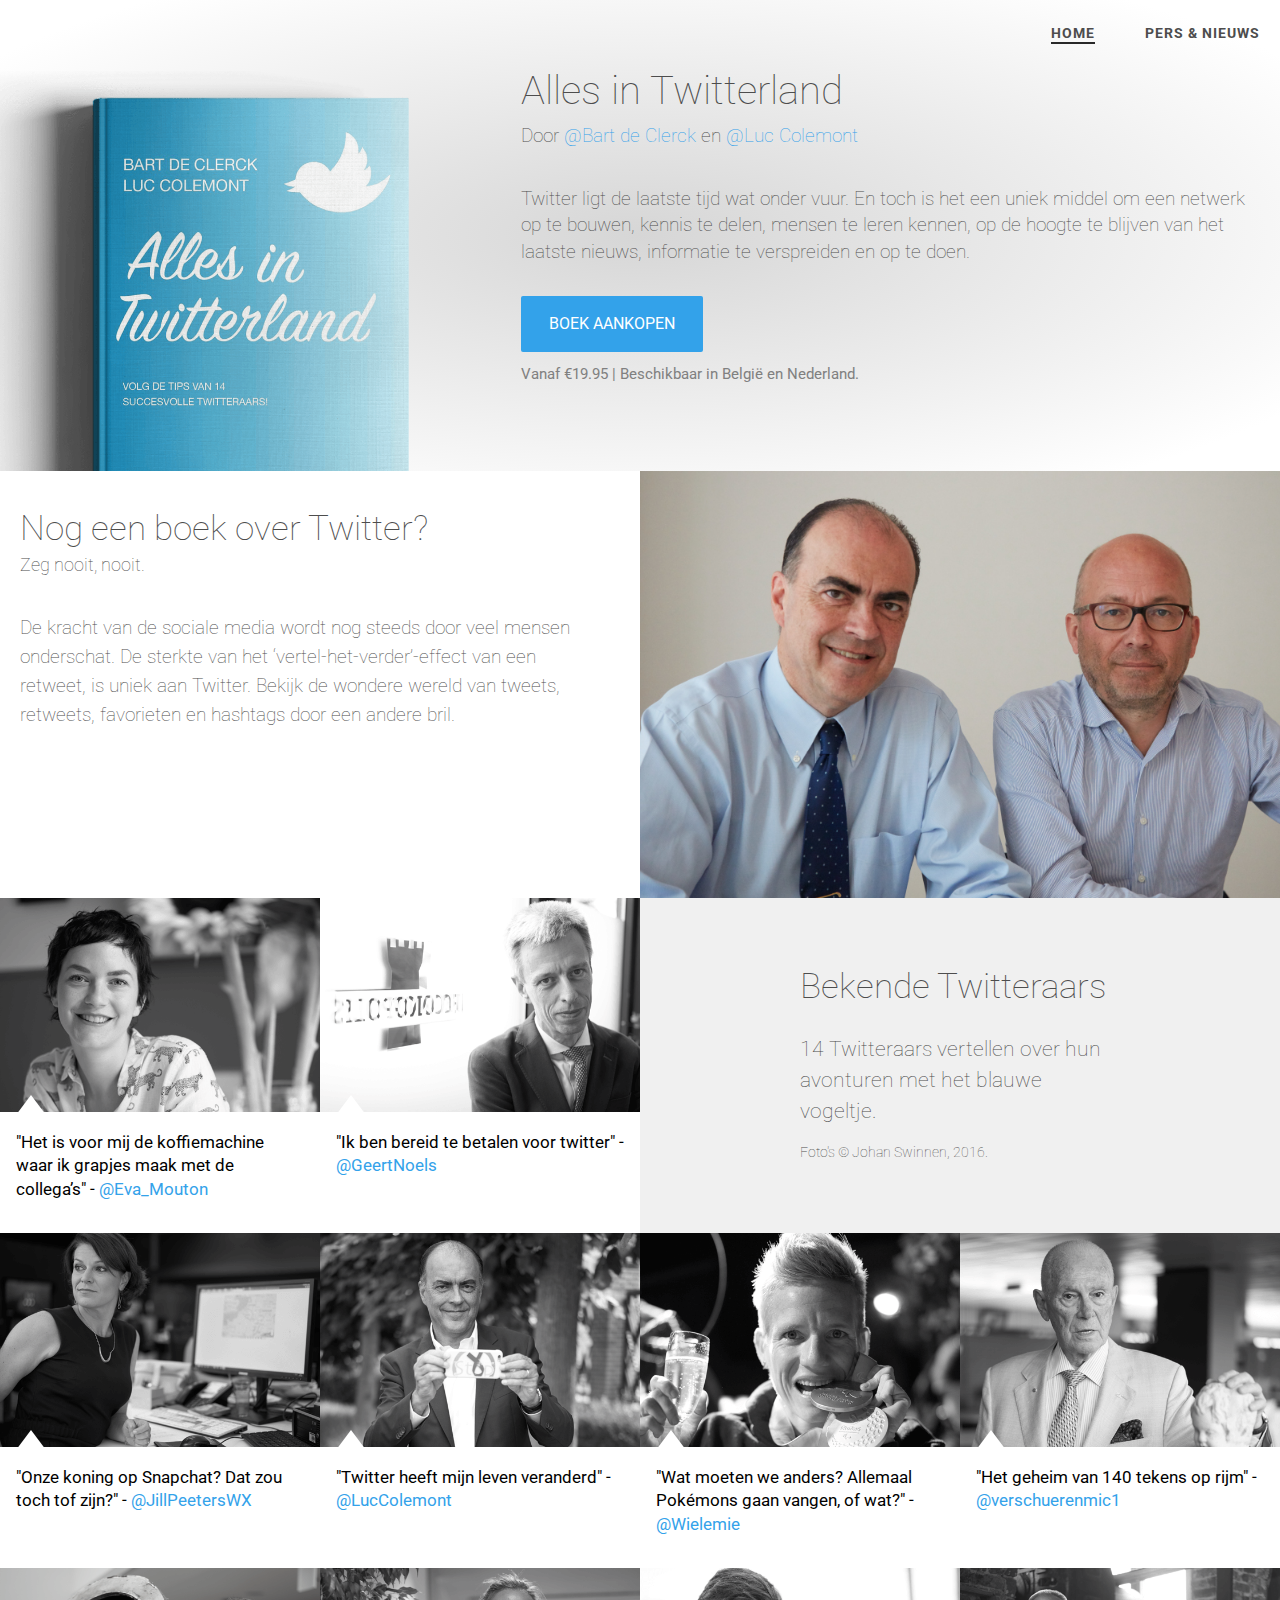
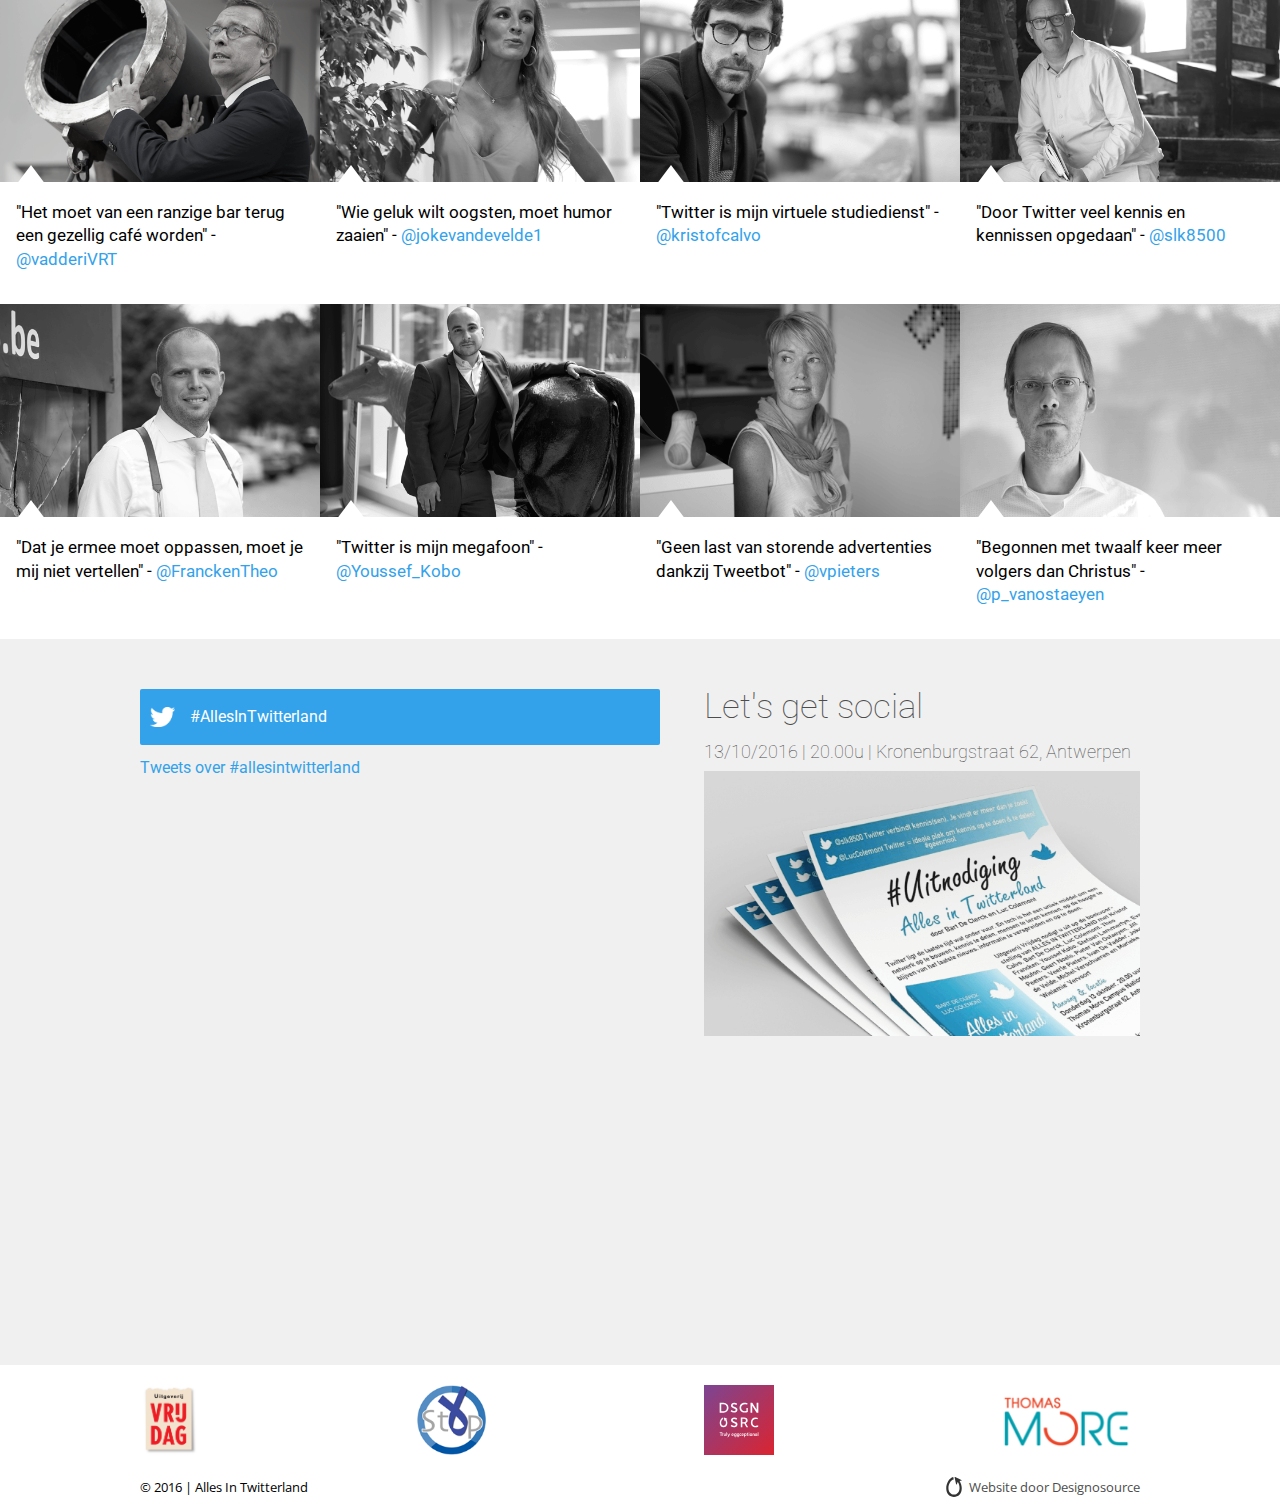
==== commit c6a34d58: "Fixes images" ====
--- a/index.html
+++ b/index.html
@@ -8,16 +8,12 @@
     <link rel="stylesheet" href="css/style.css">
     <script src="js/jquery-1.11.0.min.js"></script>
     <meta name=viewport content="width=device-width, initial-scale=1">
-    <meta name="description" content="text">
+    <meta name="description" content="Een boek over Twitter. Geschreven door Bart De Clerck & Luc Colemont. Lees het verhaal van 14 bekende Twitteraars die in dit boek vertellen over hun avonturen met het blauwe vogeltje.">
     <meta property="og:site_name" content="Alles in Twitterland"/>
     <meta property="og:url" content="http://www.allesintwitterland.be"/>
-    <meta property="og:title" content="Alles in Twitterland"/>
+    <meta property="og:title" content="Een boek over Twitter. Geschreven door Bart De Clerck & Luc Colemont. Lees het verhaal van 14 bekende Twitteraars die in dit boek vertellen over hun avonturen met het blauwe vogeltje."/>
     <meta property="og:description" content="Max 200 karakters"/>
     <meta property="og:image" content="http://www.allesintwitterland.be/images/Auteursfoto-cropped.jpg"/>
-    <meta name="twitter:card"
-          content="Een boek over Twitter. Geschreven door Bart De Clerck &amp; Luc Colemont. Lees het verhaal van 14 Twitteraars die in dit boek vertellen over hun avonturen met het blauwe vogeltje."/>
-    <meta name="twitter:site" content="@nytimesbits"/>
-    <meta name="twitter:creator" content="@nickbilton"/>
 
     <!-- Favicons -->
     <link rel="apple-touch-icon" sizes="57x57" href="favicons/apple-icon-57x57.png">
@@ -82,7 +78,8 @@
             <div class="aboutUs-text-container">
                 <h2>Nog een boek over Twitter?</h2>
                 <h3 class="aboutUs-text-sub">Zeg nooit, nooit.</h3>
-                <p class="stand-out-text">De kracht van de sociale media wordt nog steeds door veel mensen onderschat. </p>
+                <p class="stand-out-text">De kracht van de sociale media wordt nog steeds door veel mensen onderschat. De sterkte van het ‘vertel-het-verder’-effect van een retweet, is uniek aan Twitter.
+                    Bekijk de wondere wereld van tweets, retweets, favorieten en hashtags door een andere bril.</p>
             </div>
         </div>
         <img class="aboutUs-picture" src="images/Auteursfoto-cropped.jpg"
@@ -178,7 +175,7 @@
         </div>
     </div>
     <div class="bvItem">
-        <a href="https://twitter.com/LucColemon">
+        <a href="https://twitter.com/jokevandevelde1">
             <div class="bvItem-image">
                 <img src="images/bv/vandevelde.png" alt="Joke van de Velde" title="Joke van de Velde">
             </div>
--- a/css/style.css
+++ b/css/style.css
@@ -123,7 +123,7 @@
 }
 
 .header-image {
-    background-image: url(../images/Twitter-boek.png);
+    background-image: url(../images/boek.png);
     background-repeat: no-repeat;
     height: 400px;
     background-position: center -25px;
@@ -363,7 +363,7 @@
     }
 
     .header-image {
-        background-image: url(../images/Twitter-boek.png);
+        background-image: url(../images/boek.png);
         /* width: 50%; */
         height: 400px;
         background-position: center -25px;
@@ -430,7 +430,7 @@
     }
 
     .header-image {
-        background-image: url(../images/Twitter-boek.png);
+        background-image: url(../images/boek.png);
         width: 100%;
         height: 400px;
         background-position: center -50px;
@@ -592,7 +592,7 @@
 
 @media (min-width: 1010px) {
     .header-image {
-        background-image: url(../images/Twitter-boek.png);
+        background-image: url(../images/boek.png);
         width: 100%;
         height: 400px;
         background-position: center -50px;
@@ -602,7 +602,7 @@
 
 @media (min-width: 1200px) {
     .header-image {
-        background-image: url(../images/Twitter-boek.png);
+        background-image: url(../images/boek.png);
         width: 100%;
         height: 400px;
         background-position: center -80px;
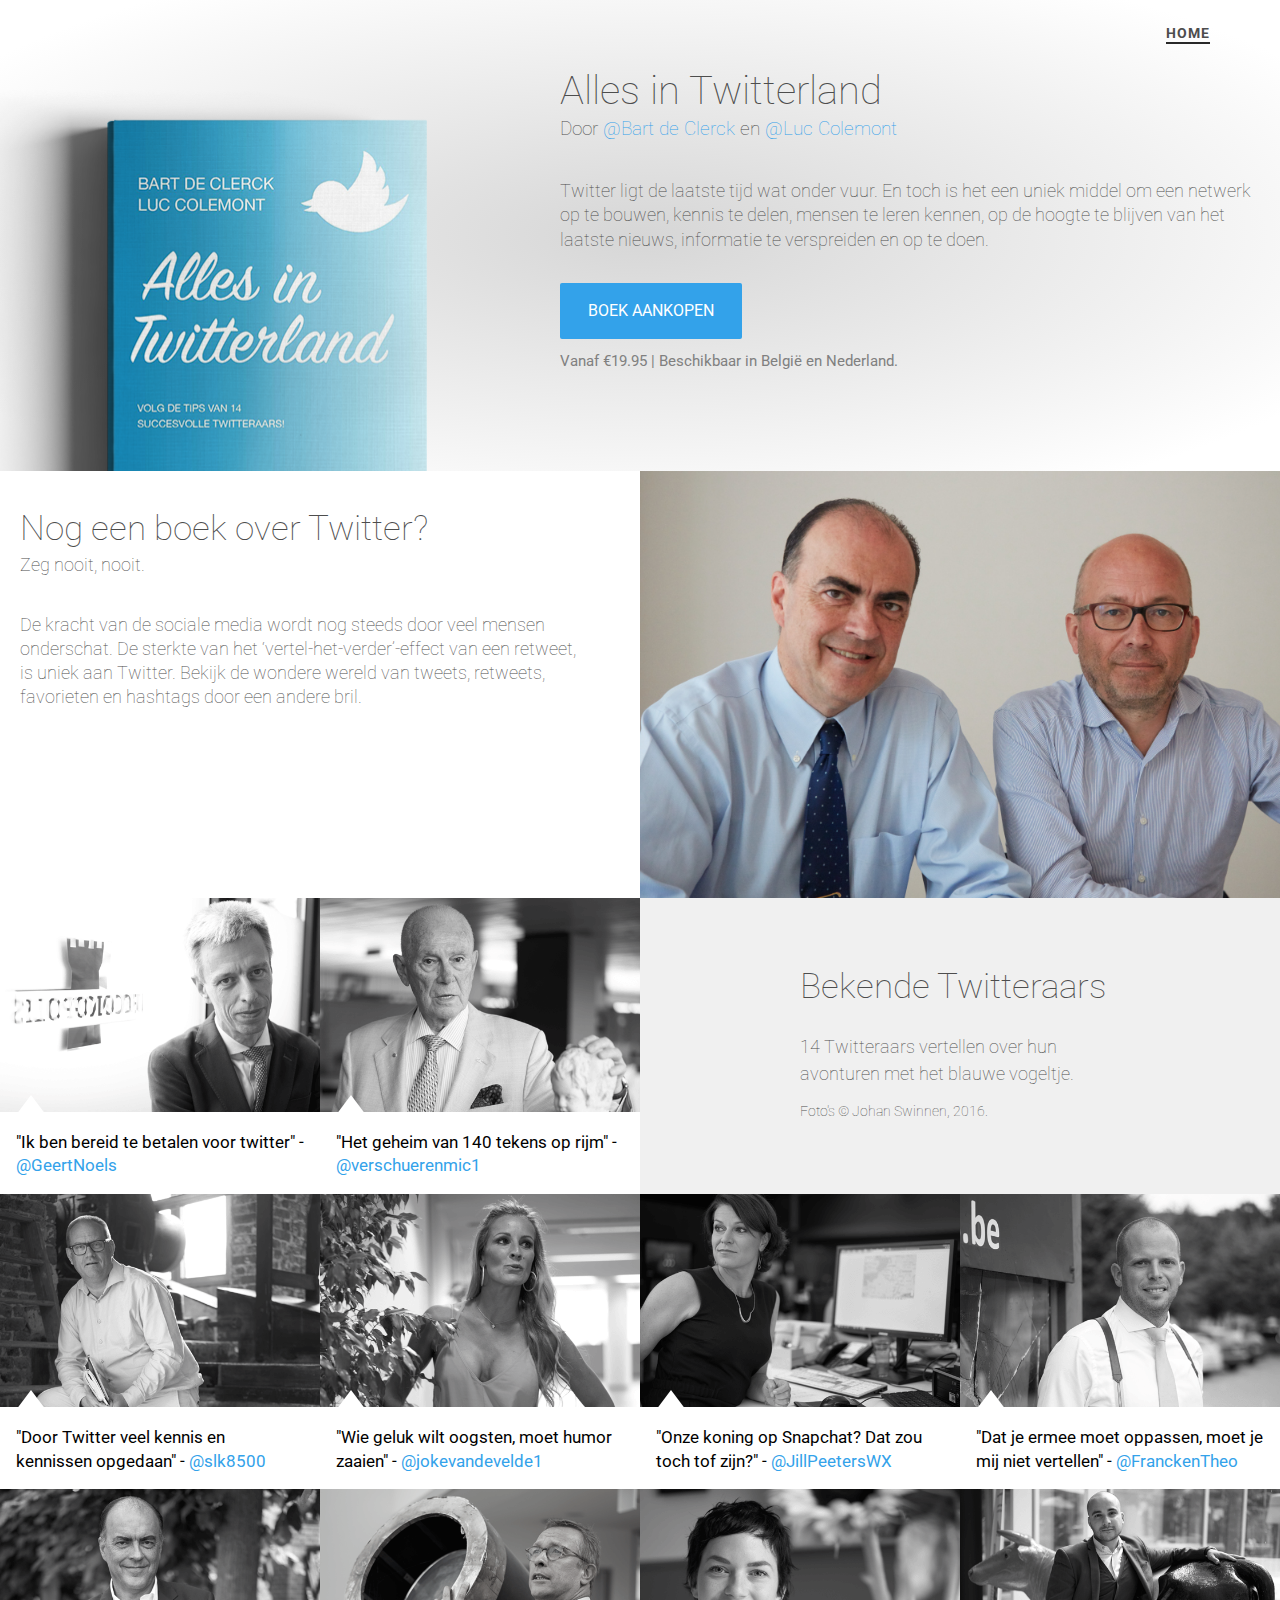
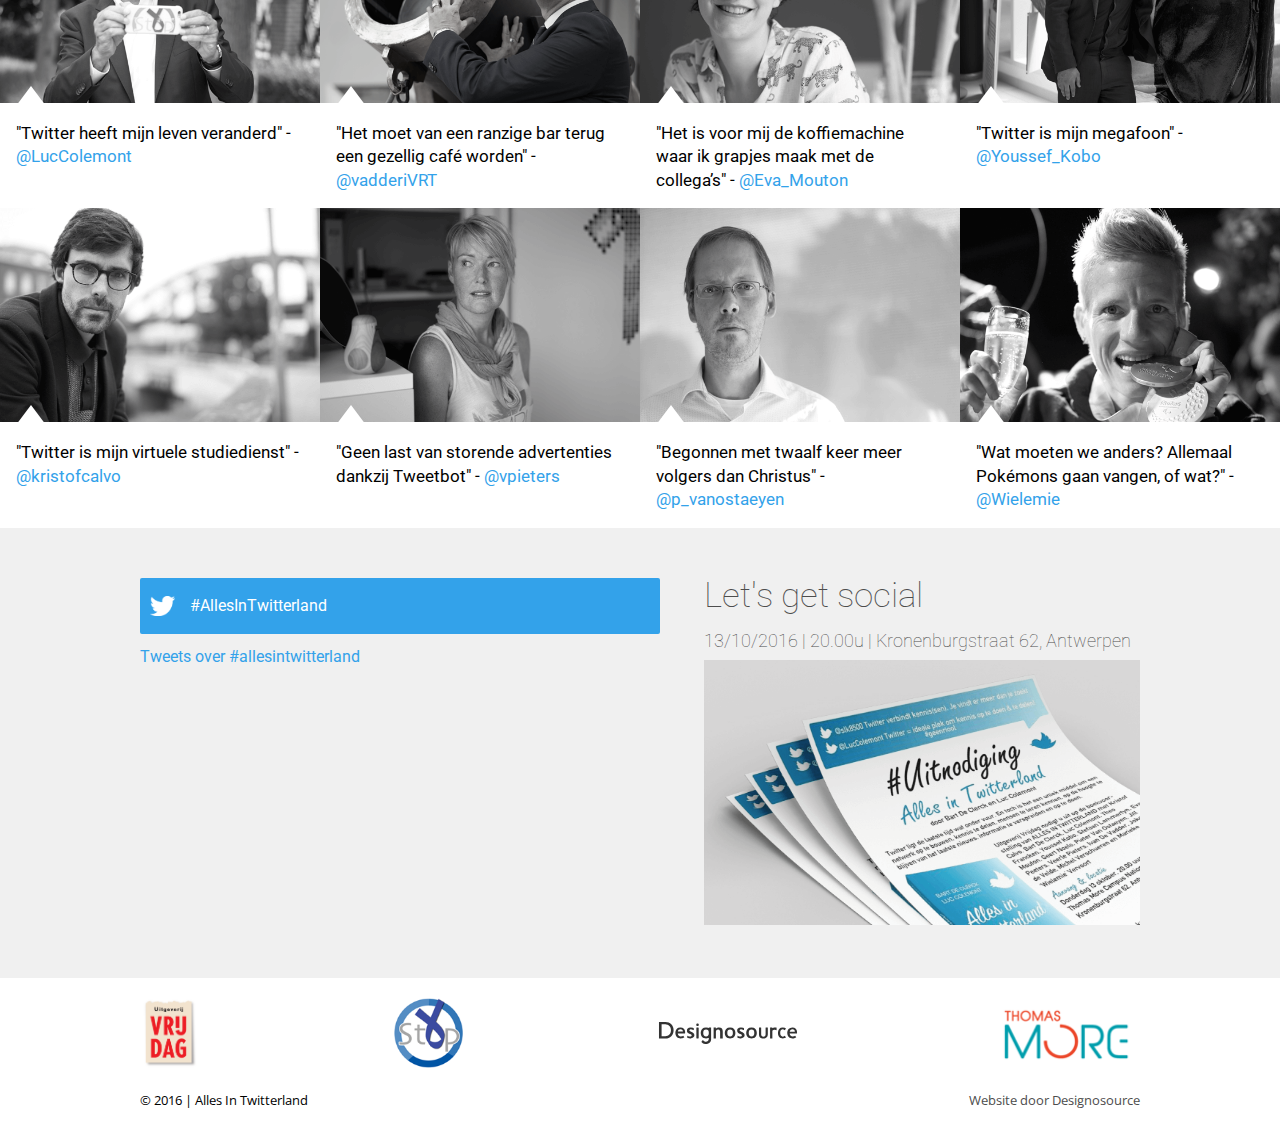
==== commit c2c0c8a5: "Last fixes" ====
--- a/index.html
+++ b/index.html
@@ -12,7 +12,7 @@
     <meta property="og:site_name" content="Alles in Twitterland"/>
     <meta property="og:url" content="http://www.allesintwitterland.be"/>
     <meta property="og:title" content="Een boek over Twitter. Geschreven door Bart De Clerck & Luc Colemont. Lees het verhaal van 14 bekende Twitteraars die in dit boek vertellen over hun avonturen met het blauwe vogeltje."/>
-    <meta property="og:description" content="Max 200 karakters"/>
+    <meta property="og:description" content="Een boek over Twitter. Geschreven door Bart De Clerck & Luc Colemont."/>
     <meta property="og:image" content="http://www.allesintwitterland.be/images/Auteursfoto-cropped.jpg"/>
 
     <!-- Favicons -->
@@ -42,7 +42,7 @@
         <nav>
             <ul>
                 <li><a href="/" class="current-page">Home</a></li>
-                <li><a href="/nieuws.html">Pers &amp; nieuws</a></li>
+                <!--<li><a href="/nieuws.html">Pers &amp; nieuws</a></li>-->
             </ul>
         </nav>
 
@@ -58,7 +58,7 @@
                     <div class="header-callToAction">
                         <a href="http://www.uitgeverijvrijdag.be/cataloog/non-fictie/alles-in-twitterland"
                            class="CTA-button">Boek aankopen</a>
-                        <a href="#" class="CTA-button" id="persNieuwsCTA">Pers &amp; Nieuws</a>
+                        <!--<a href="/nieuws.html" class="CTA-button" id="persNieuwsCTA">Pers &amp; Nieuws</a>-->
                     </div>
                     <div class="header-price">
                         Vanaf &euro;19.95 | Beschikbaar in België en Nederland.
@@ -95,6 +95,92 @@
         </div>
     </div>
     <div class="bvItem" id="item1">
+        <a href="https://twitter.com/GeertNoels">
+            <div class="bvItem-image">
+                <img src="images/bv/noels.png" alt="Geert Noels" title="Geert Noels">
+            </div>
+        </a>
+        <div class="bvItem-text">
+            &quot;Ik ben bereid te betalen voor twitter&quot; - <a
+                href="https://twitter.com/GeertNoels">@GeertNoels</a>
+        </div>
+    </div>
+    <div class="bvItem" id="item2">
+        <a href="https://twitter.com/verschuerenmic1">
+            <div class="bvItem-image">
+                <img src="images/bv/verschueren.png" alt="Michel Verschueren" title="Michel Verschueren">
+            </div>
+        </a>
+        <div class="bvItem-text">
+            &quot;Het geheim van 140 tekens op rijm&quot; - <a
+                href="https://twitter.com/verschuerenmic1">@verschuerenmic1</a>
+        </div>
+    </div>
+    <div class="bvItem">
+        <a href="https://twitter.com/slk8500">
+            <div class="bvItem-image">
+                <img src="images/bv/lammertyn.png" alt="Stefaan Lammertyn" title="Stefaan Lammertyn">
+            </div>
+        </a>
+        <div class="bvItem-text">
+            &quot;Door Twitter veel kennis en kennissen opgedaan&quot; - <a
+                href="https://twitter.com/slk8500">@slk8500</a>
+        </div>
+    </div>
+    <div class="bvItem">
+        <a href="https://twitter.com/jokevandevelde1">
+            <div class="bvItem-image">
+                <img src="images/bv/vandevelde.png" alt="Joke van de Velde" title="Joke van de Velde">
+            </div>
+        </a>
+        <div class="bvItem-text">
+            &quot;Wie geluk wilt oogsten, moet humor zaaien&quot; - <a href="https://twitter.com/jokevandevelde1">@jokevandevelde1</a>
+        </div>
+    </div>
+    <div class="bvItem">
+        <a href="https://twitter.com/JillPeetersWX">
+            <div class="bvItem-image">
+                <img src="images/bv/peeters.png" alt="Jill Peeters" title="Jill Peeters">
+            </div>
+        </a>
+        <div class="bvItem-text">
+            &quot;Onze koning op Snapchat? Dat zou toch tof zijn?&quot; - <a href="https://twitter.com/JillPeetersWX">@JillPeetersWX</a>
+        </div>
+    </div>
+    <div class="bvItem">
+        <a href="https://twitter.com/FranckenTheo">
+            <div class="bvItem-image">
+                <img src="images/bv/francken.png" alt="Theo Francken" title="Theo Francken">
+            </div>
+        </a>
+        <div class="bvItem-text">
+            &quot;Dat je ermee moet oppassen, moet je mij niet vertellen&quot; - <a
+                href="https://twitter.com/FranckenTheo">@FranckenTheo</a>
+        </div>
+    </div>
+    <div class="bvItem">
+        <a href="https://twitter.com/LucColemon">
+            <div class="bvItem-image">
+                <img src="images/bv/colemont.png" alt="Luc Colemont" title="Luc Colemont">
+            </div>
+        </a>
+        <div class="bvItem-text">
+            &quot;Twitter heeft mijn leven veranderd&quot; - <a
+                href="https://twitter.com/LucColemont">@LucColemont</a>
+        </div>
+    </div>
+<div class="bvItem">
+        <a href="https://twitter.com/vadderiVRT">
+            <div class="bvItem-image">
+                <img src="images/bv/vadder.png" alt="Ivan de Vadder" title="Ivan de Vadder">
+            </div>
+        </a>
+        <div class="bvItem-text">
+            &quot;Het moet van een ranzige bar terug een gezellig café worden&quot; - <a
+                href="https://twitter.com/vadderiVRT">@vadderiVRT</a>
+        </div>
+    </div>
+<div class="bvItem">
         <a href="https://twitter.com/Eva_Mouton">
             <div class="bvItem-image" >
                 <img src="images/bv/mouton.png" alt="Eva Mouton" title="Eva Mouton">
@@ -105,42 +191,49 @@
                 href="https://twitter.com/Eva_Mouton">@Eva_Mouton</a>
         </div>
     </div>
-    <div class="bvItem" id="item2">
-        <a href="https://twitter.com/GeertNoels">
-            <div class="bvItem-image">
-                <img src="images/bv/noels.png" alt="Geert Noels" title="Geert Noels">
-            </div>
-        </a>
-        <div class="bvItem-text">
-            &quot;Ik ben bereid te betalen voor twitter&quot; - <a
-                href="https://twitter.com/GeertNoels">@GeertNoels</a>
-        </div>
-    </div>
-    <div class="bvItem">
-        <a href="https://twitter.com/JillPeetersWX">
-            <div class="bvItem-image">
-                <img src="images/bv/peeters.png" alt="Jill Peeters" title="Jill Peeters">
-            </div>
-        </a>
-        <div class="bvItem-text">
-            &quot;Onze koning op Snapchat? Dat zou toch tof zijn?&quot; - <a href="https://twitter.com/JillPeetersWX">@JillPeetersWX</a>
-        </div>
-    </div>
-
-
-    <div class="bvItem">
-        <a href="https://twitter.com/LucColemon">
-            <div class="bvItem-image">
-                <img src="images/bv/colemont.png" alt="Luc Colemont" title="Luc Colemont">
-            </div>
-        </a>
-        <div class="bvItem-text">
-            &quot;Twitter heeft mijn leven veranderd&quot; - <a
-                href="https://twitter.com/LucColemont">@LucColemont</a>
-        </div>
-    </div>
-
-
+    <div class="bvItem">
+        <a href="https://twitter.com/Youssef_Kobo">
+            <div class="bvItem-image">
+                <img src="images/bv/kobo.png" alt="Youssef Kobo" title="Youssef Kobo">
+            </div>
+        </a>
+        <div class="bvItem-text">
+            &quot;Twitter is mijn megafoon&quot; - <a href="https://twitter.com/Youssef_Kobo">@Youssef_Kobo</a>
+        </div>
+    </div>
+    <div class="bvItem">
+        <a href="https://twitter.com/kristofcalvo">
+            <div class="bvItem-image">
+                <img src="images/bv/calvo.png" alt="Kristof Calvo" title="Kristof Calvo">
+            </div>
+        </a>
+        <div class="bvItem-text">
+            &quot;Twitter is mijn virtuele studiedienst&quot; - <a
+                href="https://twitter.com/kristofcalvo">@kristofcalvo</a>
+        </div>
+    </div>
+    
+    <div class="bvItem">
+        <a href="https://twitter.com/vpieters">
+            <div class="bvItem-image">
+                <img src="images/bv/pieters.png" alt="Veerle Pieters" title="Veerle Pieters">
+            </div>
+        </a>
+        <div class="bvItem-text">
+            &quot;Geen last van storende advertenties dankzij Tweetbot&quot; - <a href="https://twitter.com/vpieters">@vpieters</a>
+        </div>
+    </div>
+    <div class="bvItem">
+        <a href="https://twitter.com/p_vanostaeyen">
+            <div class="bvItem-image">
+                <img src="images/bv/vanostaeyen.png" alt="Pieter Van Ostaeyen" title="Pieter Van Ostaeyen">
+            </div>
+        </a>
+        <div class="bvItem-text">
+            &quot;Begonnen met twaalf keer meer volgers dan Christus&quot; - <a
+                href="https://twitter.com/p_vanostaeyen">@p_vanostaeyen</a>
+        </div>
+    </div>
     <div class="bvItem">
         <a href="https://twitter.com/Wielemie">
             <div class="bvItem-image">
@@ -150,102 +243,6 @@
         <div class="bvItem-text">
             &quot;Wat moeten we anders? Allemaal Pokémons gaan vangen, of wat?&quot; - <a
                 href="https://twitter.com/Wielemie">@Wielemie</a>
-        </div>
-    </div>
-    <div class="bvItem">
-        <a href="https://twitter.com/verschuerenmic1">
-            <div class="bvItem-image">
-                <img src="images/bv/verschueren.png" alt="Michel Verschueren" title="Michel Verschueren">
-            </div>
-        </a>
-        <div class="bvItem-text">
-            &quot;Het geheim van 140 tekens op rijm&quot; - <a
-                href="https://twitter.com/verschuerenmic1">@verschuerenmic1</a>
-        </div>
-    </div>
-    <div class="bvItem">
-        <a href="https://twitter.com/vadderiVRT">
-            <div class="bvItem-image">
-                <img src="images/bv/vadder.png" alt="Ivan de Vadder" title="Ivan de Vadder">
-            </div>
-        </a>
-        <div class="bvItem-text">
-            &quot;Het moet van een ranzige bar terug een gezellig café worden&quot; - <a
-                href="https://twitter.com/vadderiVRT">@vadderiVRT</a>
-        </div>
-    </div>
-    <div class="bvItem">
-        <a href="https://twitter.com/jokevandevelde1">
-            <div class="bvItem-image">
-                <img src="images/bv/vandevelde.png" alt="Joke van de Velde" title="Joke van de Velde">
-            </div>
-        </a>
-        <div class="bvItem-text">
-            &quot;Wie geluk wilt oogsten, moet humor zaaien&quot; - <a href="https://twitter.com/jokevandevelde1">@jokevandevelde1</a>
-        </div>
-    </div>
-    <div class="bvItem">
-        <a href="https://twitter.com/kristofcalvo">
-            <div class="bvItem-image">
-                <img src="images/bv/calvo.png" alt="Kristof Calvo" title="Kristof Calvo">
-            </div>
-        </a>
-        <div class="bvItem-text">
-            &quot;Twitter is mijn virtuele studiedienst&quot; - <a
-                href="https://twitter.com/kristofcalvo">@kristofcalvo</a>
-        </div>
-    </div>
-    <div class="bvItem">
-        <a href="https://twitter.com/slk8500">
-            <div class="bvItem-image">
-                <img src="images/bv/lammertyn.png" alt="Stefaan Lammertyn" title="Stefaan Lammertyn">
-            </div>
-        </a>
-        <div class="bvItem-text">
-            &quot;Door Twitter veel kennis en kennissen opgedaan&quot; - <a
-                href="https://twitter.com/slk8500">@slk8500</a>
-        </div>
-    </div>
-    <div class="bvItem">
-        <a href="https://twitter.com/FranckenTheo">
-            <div class="bvItem-image">
-                <img src="images/bv/francken.png" alt="Theo Francken" title="Theo Francken">
-            </div>
-        </a>
-        <div class="bvItem-text">
-            &quot;Dat je ermee moet oppassen, moet je mij niet vertellen&quot; - <a
-                href="https://twitter.com/FranckenTheo">@FranckenTheo</a>
-        </div>
-    </div>
-    <div class="bvItem">
-        <a href="https://twitter.com/Youssef_Kobo">
-            <div class="bvItem-image">
-                <img src="images/bv/kobo.png" alt="Youssef Kobo" title="Youssef Kobo">
-            </div>
-        </a>
-        <div class="bvItem-text">
-            &quot;Twitter is mijn megafoon&quot; - <a href="https://twitter.com/Youssef_Kobo">@Youssef_Kobo</a>
-        </div>
-    </div>
-    <div class="bvItem">
-        <a href="https://twitter.com/vpieters">
-            <div class="bvItem-image">
-                <img src="images/bv/pieters.png" alt="Veerle Pieters" title="Veerle Pieters">
-            </div>
-        </a>
-        <div class="bvItem-text">
-            &quot;Geen last van storende advertenties dankzij Tweetbot&quot; - <a href="https://twitter.com/vpieters">@vpieters</a>
-        </div>
-    </div>
-    <div class="bvItem">
-        <a href="https://twitter.com/p_vanostaeyen">
-            <div class="bvItem-image">
-                <img src="images/bv/vanostaeyen.png" alt="Pieter Van Ostaeyen" title="Pieter Van Ostaeyen">
-            </div>
-        </a>
-        <div class="bvItem-text">
-            &quot;Begonnen met twaalf keer meer volgers dan Christus&quot; - <a
-                href="https://twitter.com/p_vanostaeyen">@p_vanostaeyen</a>
         </div>
     </div>
 </section>
@@ -276,11 +273,11 @@
                 <img src="images/uitnodiging.png" alt="Uitnodiging presentatie boek - Alles In Twitterland"
                      class="social-invitation-image">
             </div>
-            <div class="social-invitation videoContainer">
+            <!--<div class="social-invitation videoContainer">
                 <iframe style="margin-top:20px;"
                         src="https://www.youtube.com/embed/videoseries?list=PLFgquLnL59alCl_2TQvOiD5Vgm1hCaGSI"
                         frameborder="0" allowfullscreen></iframe>
-            </div>
+            </div>-->
         </div>
     </div>
 </section>
--- a/css/style.css
+++ b/css/style.css
@@ -55,7 +55,7 @@
 }
 
 .header-text h1 {
-    margin-bottom: 15px;
+    margin-bottom: 8px;
 }
 
 .header-text > h2 {
@@ -67,7 +67,7 @@
 }
 
 .header-text p {
-    font-size: 1.2em;
+    font-size: 1.1em;
     line-height: 1.4em;
     margin-bottom: 20px;
 }
@@ -123,7 +123,7 @@
 }
 
 .header-image {
-    background-image: url(../images/boek.png);
+    background-image: url(../images/bookcover.png);
     background-repeat: no-repeat;
     height: 400px;
     background-position: center -25px;
@@ -184,7 +184,7 @@
 }
 
 .bvItem-text {
-    padding: 16px 16px 40px 16px;
+    padding: 16px 16px 20px 16px;
     position: relative;
     line-height: 1.4em;
     font-size: 1.05em;
@@ -256,8 +256,8 @@
 }
 
 #designosource {
-    background-image: url(../images/partners/designosource.svg);
-    width: 70px;
+    background-image: url(../images/eggceptional.svg);
+    width: 140px;
 }
 
 .footer-partners a:link,
@@ -288,11 +288,11 @@
 a.footer-madeBy:hover,
 a.footer-madeBy:active {
     color: #4D4D4D;
-    background-image: url(../images/partners/egg-design.svg);
+    /*background-image: url(../images/partners/egg-design.svg);
     background-size: 20px 20px;
     background-repeat: no-repeat;
     background-position: left center;
-    padding-left: 25px;
+    padding-left: 25px;*/
     line-height: 25px;
 }
 
@@ -355,15 +355,19 @@
     margin-top: 10px;
 }
 
+.stand-out-text {
+    max-width:700px;
+}
+
 @media (min-width: 560px) {
 
     .bvItem-text {
-        padding: 16px 16px 32px 16px;
+        padding: 16px 16px 16px 16px;
 
     }
 
     .header-image {
-        background-image: url(../images/boek.png);
+        background-image: url(../images/bookcover.png);
         /* width: 50%; */
         height: 400px;
         background-position: center -25px;
@@ -430,7 +434,7 @@
     }
 
     .header-image {
-        background-image: url(../images/boek.png);
+        background-image: url(../images/bookcover.png);
         width: 100%;
         height: 400px;
         background-position: center -50px;
@@ -454,12 +458,12 @@
     }
 
     .stand-out-text {
-        font-size: 1.2em;
-        line-height: 1.5em;
+        font-size: 1.1em;
+        line-height: 1.35em;
     }
 
     .bvItem-title-container h3 {
-        font-size: 1.3em;
+        font-size: 1.1em;
         line-height: 1.5em;
     }
 
@@ -588,11 +592,16 @@
         max-width: 1000px;
         margin: 0px auto;
     }
+    
+    .header-text p {
+        min-width:700px;
+        max-width:700px;
+    }
 }
 
 @media (min-width: 1010px) {
     .header-image {
-        background-image: url(../images/boek.png);
+        background-image: url(../images/bookcover.png);
         width: 100%;
         height: 400px;
         background-position: center -50px;
@@ -602,7 +611,7 @@
 
 @media (min-width: 1200px) {
     .header-image {
-        background-image: url(../images/boek.png);
+        background-image: url(../images/bookcover.png);
         width: 100%;
         height: 400px;
         background-position: center -80px;
@@ -612,10 +621,10 @@
 
 @media (min-width: 1400px) {
 
-    .body-container {
+    /*.body-container {
         width: 1400px;
         margin: 0 auto;
-    }
+    }*/
 }
 
 /* 320 - 767 - 960 - Container 1200 */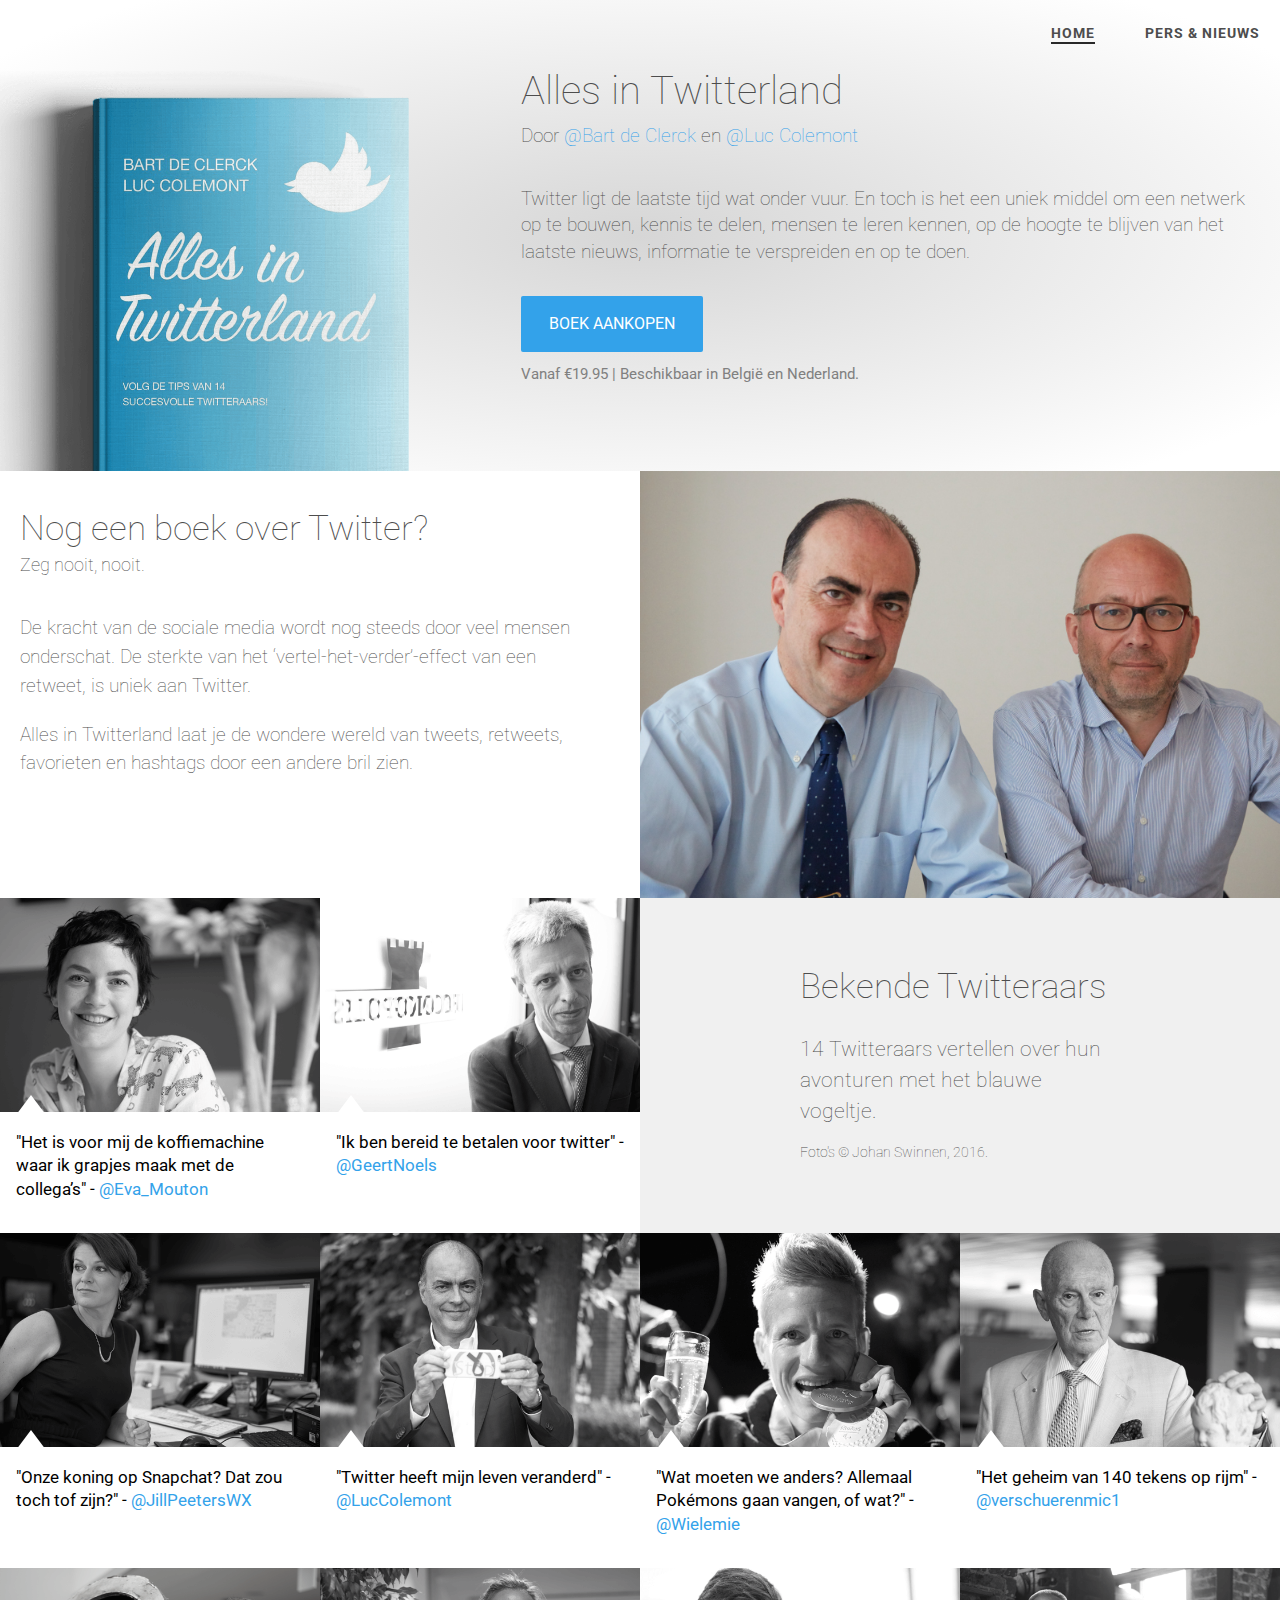
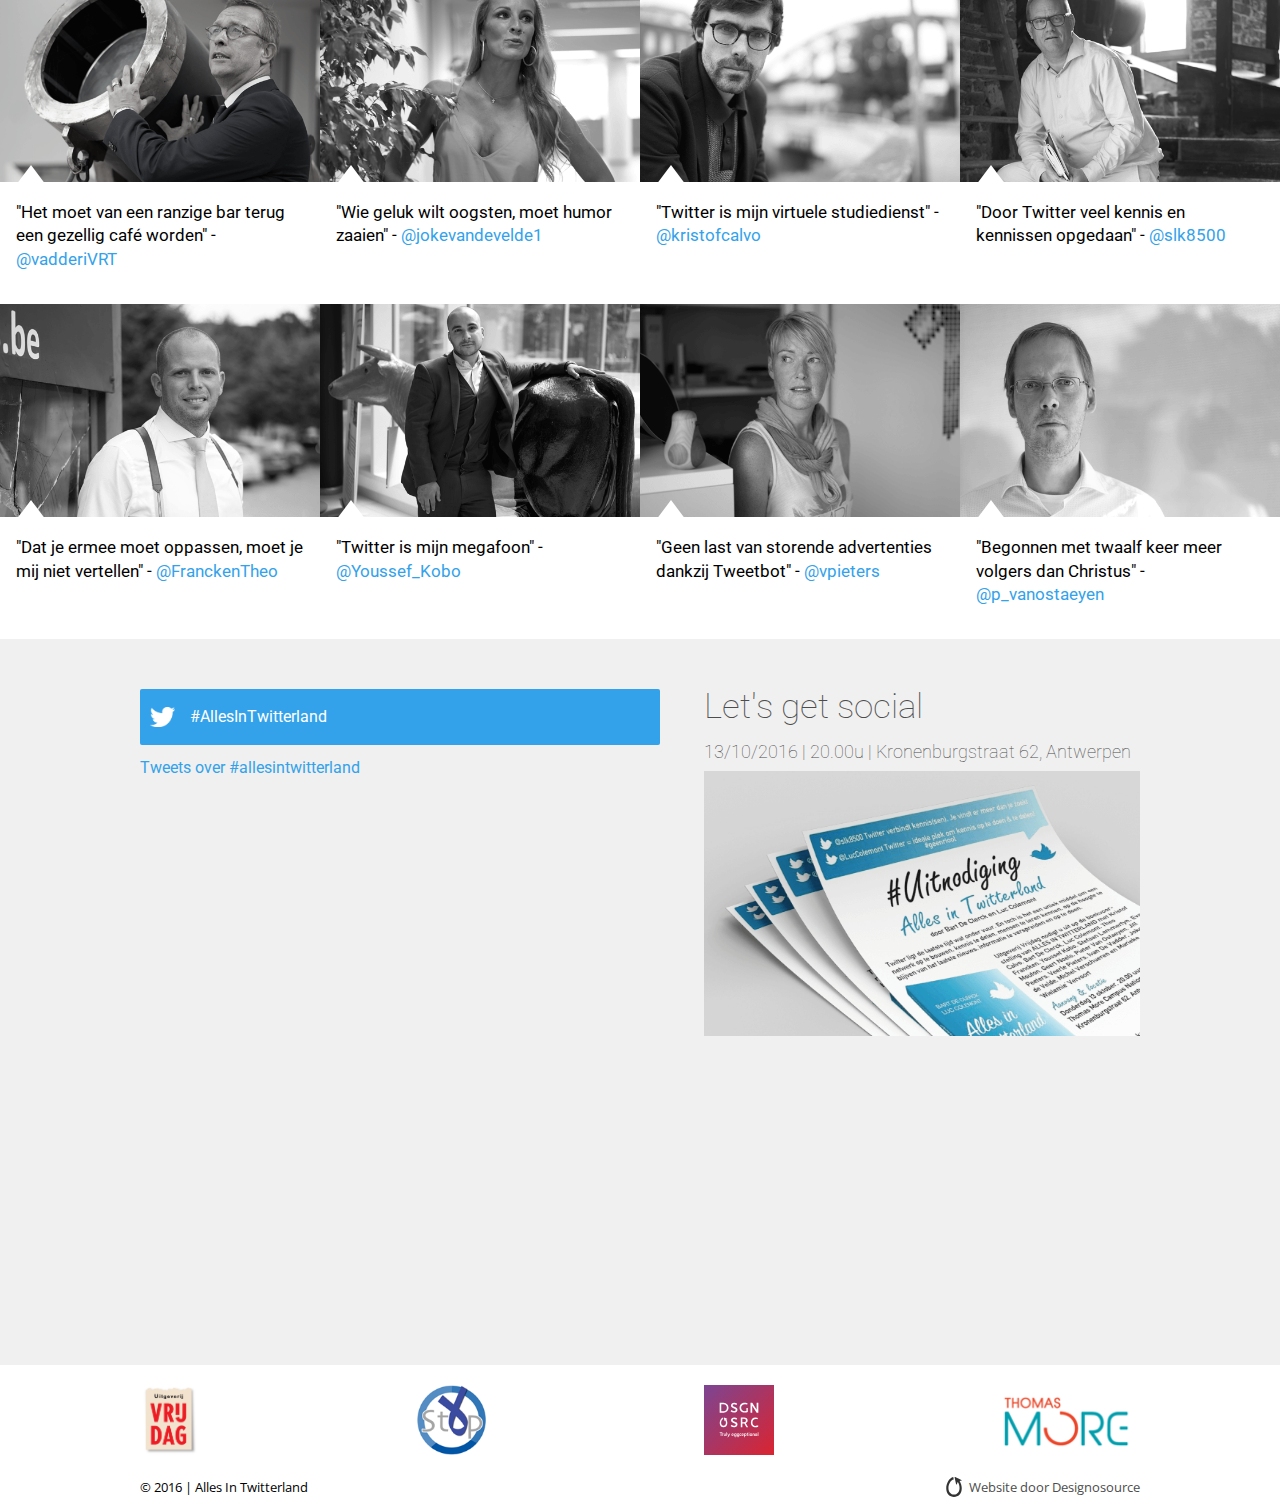
==== commit 10caddaa: "updated cards fb and twitter" ====
--- a/index.html
+++ b/index.html
@@ -7,13 +7,23 @@
     <link rel="stylesheet" href="css/reset.css">
     <link rel="stylesheet" href="css/style.css">
     <script src="js/jquery-1.11.0.min.js"></script>
+
     <meta name=viewport content="width=device-width, initial-scale=1">
     <meta name="description" content="Een boek over Twitter. Geschreven door Bart De Clerck & Luc Colemont. Lees het verhaal van 14 bekende Twitteraars die in dit boek vertellen over hun avonturen met het blauwe vogeltje.">
+
+    <meta property="og:title" content="Alles in Twitterland"/>
+    <meta property="og:type" content="website"/>
+    <meta property="fb:app_id" content="1579446289031881" />
+    <meta property="og:image" content="http://www.allesintwitterland.be/images/boek.png"/>
+    <meta property="og:site_name" content="David Walsh Blog"/>
+    <meta property="og:description" content="Een boek over Twitter. Geschreven door Bart De Clerck & Luc Colemont. Lees het verhaal van 14 bekende Twitteraars die in dit boek vertellen over hun avonturen met het blauwe vogeltje."/>
     <meta property="og:site_name" content="Alles in Twitterland"/>
-    <meta property="og:url" content="http://www.allesintwitterland.be"/>
-    <meta property="og:title" content="Een boek over Twitter. Geschreven door Bart De Clerck & Luc Colemont. Lees het verhaal van 14 bekende Twitteraars die in dit boek vertellen over hun avonturen met het blauwe vogeltje."/>
-    <meta property="og:description" content="Een boek over Twitter. Geschreven door Bart De Clerck & Luc Colemont."/>
-    <meta property="og:image" content="http://www.allesintwitterland.be/images/Auteursfoto-cropped.jpg"/>
+    <meta property="og:url" content="http://www.allesintwitterland.be/index.html"/>
+    <meta name="twitter:card" content="summary" />
+    <meta name="twitter:site" content="@LucColemont" />
+    <meta name="twitter:title" content="Alles in Twitterland" />
+    <meta name="twitter:description" content="Lees het verhaal van 14 bekende Twitteraars die in dit boek vertellen over hun avonturen met het blauwe vogeltje. Geschreven door Bart De Clerck & Luc Colemont." />
+    <meta name="twitter:image" content="http://www.allesintwitterland.be/images/boek.png" />
 
     <!-- Favicons -->
     <link rel="apple-touch-icon" sizes="57x57" href="favicons/apple-icon-57x57.png">
@@ -25,7 +35,7 @@
     <link rel="apple-touch-icon" sizes="144x144" href="favicons/apple-icon-144x144.png">
     <link rel="apple-touch-icon" sizes="152x152" href="favicons/apple-icon-152x152.png">
     <link rel="apple-touch-icon" sizes="180x180" href="favicons/apple-icon-180x180.png">
-    <link rel="icon" type="image/png" sizes="192x192"  href="favicons/android-icon-192x192.png">
+    <link rel="icon" type="image/png" sizes="192x192" href="favicons/android-icon-192x192.png">
     <link rel="icon" type="image/png" sizes="32x32" href="favicons/favicon-32x32.png">
     <link rel="icon" type="image/png" sizes="96x96" href="favicons/favicon-96x96.png">
     <link rel="icon" type="image/png" sizes="16x16" href="favicons/favicon-16x16.png">
@@ -42,7 +52,7 @@
         <nav>
             <ul>
                 <li><a href="/" class="current-page">Home</a></li>
-                <!--<li><a href="/nieuws.html">Pers &amp; nieuws</a></li>-->
+                <li><a href="/nieuws.html">Pers &amp; nieuws</a></li>
             </ul>
         </nav>
 
@@ -51,14 +61,15 @@
                 <h1>Alles in Twitterland</h1>
                 <h2 class="header">Door <a href="https://twitter.com/bartdecl">@Bart de Clerck</a> en <a
                         href="https://twitter.com/LucColemont">@Luc Colemont</a></h2>
-                <p class="stand-out-text">Twitter ligt de laatste tijd wat onder vuur. En toch is het een uniek middel om een netwerk op te
+                <p class="stand-out-text">Twitter ligt de laatste tijd wat onder vuur. En toch is het een uniek middel
+                    om een netwerk op te
                     bouwen, kennis te delen, mensen te leren kennen, op de hoogte te blijven van het laatste nieuws,
                     informatie te verspreiden en op te doen.</p>
                 <div class="header-CTAs">
                     <div class="header-callToAction">
                         <a href="http://www.uitgeverijvrijdag.be/cataloog/non-fictie/alles-in-twitterland"
                            class="CTA-button">Boek aankopen</a>
-                        <!--<a href="/nieuws.html" class="CTA-button" id="persNieuwsCTA">Pers &amp; Nieuws</a>-->
+                        <a href="#" class="CTA-button" id="persNieuwsCTA">Pers &amp; Nieuws</a>
                     </div>
                     <div class="header-price">
                         Vanaf &euro;19.95 | Beschikbaar in België en Nederland.
@@ -73,18 +84,23 @@
     </div>
 </header>
 
-    <section class="section-aboutUs">
-        <div class="aboutUs-text">
-            <div class="aboutUs-text-container">
-                <h2>Nog een boek over Twitter?</h2>
-                <h3 class="aboutUs-text-sub">Zeg nooit, nooit.</h3>
-                <p class="stand-out-text">De kracht van de sociale media wordt nog steeds door veel mensen onderschat. De sterkte van het ‘vertel-het-verder’-effect van een retweet, is uniek aan Twitter.
-                    Bekijk de wondere wereld van tweets, retweets, favorieten en hashtags door een andere bril.</p>
-            </div>
-        </div>
-        <img class="aboutUs-picture" src="images/Auteursfoto-cropped.jpg"
-             alt="Auteurs van het boek, Bart de Clerck en Luc Colemont">
-    </section>
+<section class="section-aboutUs">
+    <div class="aboutUs-text">
+        <div class="aboutUs-text-container">
+            <h2>Nog een boek over Twitter?</h2>
+            <h3 class="aboutUs-text-sub">Zeg nooit, nooit.</h3>
+            <p class="stand-out-text">De kracht van de sociale media wordt nog steeds door veel mensen onderschat. De sterkte van het
+                ‘vertel-het-verder’-effect van een retweet, is uniek aan Twitter.
+            </p>
+            <p class="stand-out-text">
+                Alles in Twitterland laat je de wondere wereld van tweets, retweets, favorieten en hashtags door een
+                andere bril zien.
+            </p>
+        </div>
+    </div>
+    <img class="aboutUs-picture" src="images/Auteursfoto-cropped.jpg"
+         alt="Auteurs van het boek, Bart de Clerck en Luc Colemont">
+</section>
 
 <section class="section-bv">
     <div class="bvItem-title">
@@ -95,6 +111,17 @@
         </div>
     </div>
     <div class="bvItem" id="item1">
+        <a href="https://twitter.com/Eva_Mouton">
+            <div class="bvItem-image">
+                <img src="images/bv/mouton.png" alt="Eva Mouton" title="Eva Mouton">
+            </div>
+        </a>
+        <div class="bvItem-text">
+            &quot;Het is voor mij de koffiemachine waar ik grapjes maak met de collega’s&quot; - <a
+                href="https://twitter.com/Eva_Mouton">@Eva_Mouton</a>
+        </div>
+    </div>
+    <div class="bvItem" id="item2">
         <a href="https://twitter.com/GeertNoels">
             <div class="bvItem-image">
                 <img src="images/bv/noels.png" alt="Geert Noels" title="Geert Noels">
@@ -105,7 +132,43 @@
                 href="https://twitter.com/GeertNoels">@GeertNoels</a>
         </div>
     </div>
-    <div class="bvItem" id="item2">
+    <div class="bvItem">
+        <a href="https://twitter.com/JillPeetersWX">
+            <div class="bvItem-image">
+                <img src="images/bv/peeters.png" alt="Jill Peeters" title="Jill Peeters">
+            </div>
+        </a>
+        <div class="bvItem-text">
+            &quot;Onze koning op Snapchat? Dat zou toch tof zijn?&quot; - <a href="https://twitter.com/JillPeetersWX">@JillPeetersWX</a>
+        </div>
+    </div>
+
+
+    <div class="bvItem">
+        <a href="https://twitter.com/LucColemon">
+            <div class="bvItem-image">
+                <img src="images/bv/colemont.png" alt="Luc Colemont" title="Luc Colemont">
+            </div>
+        </a>
+        <div class="bvItem-text">
+            &quot;Twitter heeft mijn leven veranderd&quot; - <a
+                href="https://twitter.com/LucColemont">@LucColemont</a>
+        </div>
+    </div>
+
+
+    <div class="bvItem">
+        <a href="https://twitter.com/Wielemie">
+            <div class="bvItem-image">
+                <img src="images/bv/vervoort.png" alt="Marieke Vervoort" title="Marieke Vervoort">
+            </div>
+        </a>
+        <div class="bvItem-text">
+            &quot;Wat moeten we anders? Allemaal Pokémons gaan vangen, of wat?&quot; - <a
+                href="https://twitter.com/Wielemie">@Wielemie</a>
+        </div>
+    </div>
+    <div class="bvItem">
         <a href="https://twitter.com/verschuerenmic1">
             <div class="bvItem-image">
                 <img src="images/bv/verschueren.png" alt="Michel Verschueren" title="Michel Verschueren">
@@ -117,6 +180,38 @@
         </div>
     </div>
     <div class="bvItem">
+        <a href="https://twitter.com/vadderiVRT">
+            <div class="bvItem-image">
+                <img src="images/bv/vadder.png" alt="Ivan de Vadder" title="Ivan de Vadder">
+            </div>
+        </a>
+        <div class="bvItem-text">
+            &quot;Het moet van een ranzige bar terug een gezellig café worden&quot; - <a
+                href="https://twitter.com/vadderiVRT">@vadderiVRT</a>
+        </div>
+    </div>
+    <div class="bvItem">
+        <a href="https://twitter.com/jokevandevelde1">
+            <div class="bvItem-image">
+                <img src="images/bv/vandevelde.png" alt="Joke van de Velde" title="Joke van de Velde">
+            </div>
+        </a>
+        <div class="bvItem-text">
+            &quot;Wie geluk wilt oogsten, moet humor zaaien&quot; - <a href="https://twitter.com/jokevandevelde1">@jokevandevelde1</a>
+        </div>
+    </div>
+    <div class="bvItem">
+        <a href="https://twitter.com/kristofcalvo">
+            <div class="bvItem-image">
+                <img src="images/bv/calvo.png" alt="Kristof Calvo" title="Kristof Calvo">
+            </div>
+        </a>
+        <div class="bvItem-text">
+            &quot;Twitter is mijn virtuele studiedienst&quot; - <a
+                href="https://twitter.com/kristofcalvo">@kristofcalvo</a>
+        </div>
+    </div>
+    <div class="bvItem">
         <a href="https://twitter.com/slk8500">
             <div class="bvItem-image">
                 <img src="images/bv/lammertyn.png" alt="Stefaan Lammertyn" title="Stefaan Lammertyn">
@@ -128,26 +223,6 @@
         </div>
     </div>
     <div class="bvItem">
-        <a href="https://twitter.com/jokevandevelde1">
-            <div class="bvItem-image">
-                <img src="images/bv/vandevelde.png" alt="Joke van de Velde" title="Joke van de Velde">
-            </div>
-        </a>
-        <div class="bvItem-text">
-            &quot;Wie geluk wilt oogsten, moet humor zaaien&quot; - <a href="https://twitter.com/jokevandevelde1">@jokevandevelde1</a>
-        </div>
-    </div>
-    <div class="bvItem">
-        <a href="https://twitter.com/JillPeetersWX">
-            <div class="bvItem-image">
-                <img src="images/bv/peeters.png" alt="Jill Peeters" title="Jill Peeters">
-            </div>
-        </a>
-        <div class="bvItem-text">
-            &quot;Onze koning op Snapchat? Dat zou toch tof zijn?&quot; - <a href="https://twitter.com/JillPeetersWX">@JillPeetersWX</a>
-        </div>
-    </div>
-    <div class="bvItem">
         <a href="https://twitter.com/FranckenTheo">
             <div class="bvItem-image">
                 <img src="images/bv/francken.png" alt="Theo Francken" title="Theo Francken">
@@ -159,39 +234,6 @@
         </div>
     </div>
     <div class="bvItem">
-        <a href="https://twitter.com/LucColemon">
-            <div class="bvItem-image">
-                <img src="images/bv/colemont.png" alt="Luc Colemont" title="Luc Colemont">
-            </div>
-        </a>
-        <div class="bvItem-text">
-            &quot;Twitter heeft mijn leven veranderd&quot; - <a
-                href="https://twitter.com/LucColemont">@LucColemont</a>
-        </div>
-    </div>
-<div class="bvItem">
-        <a href="https://twitter.com/vadderiVRT">
-            <div class="bvItem-image">
-                <img src="images/bv/vadder.png" alt="Ivan de Vadder" title="Ivan de Vadder">
-            </div>
-        </a>
-        <div class="bvItem-text">
-            &quot;Het moet van een ranzige bar terug een gezellig café worden&quot; - <a
-                href="https://twitter.com/vadderiVRT">@vadderiVRT</a>
-        </div>
-    </div>
-<div class="bvItem">
-        <a href="https://twitter.com/Eva_Mouton">
-            <div class="bvItem-image" >
-                <img src="images/bv/mouton.png" alt="Eva Mouton" title="Eva Mouton">
-            </div>
-        </a>
-        <div class="bvItem-text">
-            &quot;Het is voor mij de koffiemachine waar ik grapjes maak met de collega’s&quot; - <a
-                href="https://twitter.com/Eva_Mouton">@Eva_Mouton</a>
-        </div>
-    </div>
-    <div class="bvItem">
         <a href="https://twitter.com/Youssef_Kobo">
             <div class="bvItem-image">
                 <img src="images/bv/kobo.png" alt="Youssef Kobo" title="Youssef Kobo">
@@ -201,18 +243,6 @@
             &quot;Twitter is mijn megafoon&quot; - <a href="https://twitter.com/Youssef_Kobo">@Youssef_Kobo</a>
         </div>
     </div>
-    <div class="bvItem">
-        <a href="https://twitter.com/kristofcalvo">
-            <div class="bvItem-image">
-                <img src="images/bv/calvo.png" alt="Kristof Calvo" title="Kristof Calvo">
-            </div>
-        </a>
-        <div class="bvItem-text">
-            &quot;Twitter is mijn virtuele studiedienst&quot; - <a
-                href="https://twitter.com/kristofcalvo">@kristofcalvo</a>
-        </div>
-    </div>
-    
     <div class="bvItem">
         <a href="https://twitter.com/vpieters">
             <div class="bvItem-image">
@@ -232,17 +262,6 @@
         <div class="bvItem-text">
             &quot;Begonnen met twaalf keer meer volgers dan Christus&quot; - <a
                 href="https://twitter.com/p_vanostaeyen">@p_vanostaeyen</a>
-        </div>
-    </div>
-    <div class="bvItem">
-        <a href="https://twitter.com/Wielemie">
-            <div class="bvItem-image">
-                <img src="images/bv/vervoort.png" alt="Marieke Vervoort" title="Marieke Vervoort">
-            </div>
-        </a>
-        <div class="bvItem-text">
-            &quot;Wat moeten we anders? Allemaal Pokémons gaan vangen, of wat?&quot; - <a
-                href="https://twitter.com/Wielemie">@Wielemie</a>
         </div>
     </div>
 </section>
@@ -273,11 +292,11 @@
                 <img src="images/uitnodiging.png" alt="Uitnodiging presentatie boek - Alles In Twitterland"
                      class="social-invitation-image">
             </div>
-            <!--<div class="social-invitation videoContainer">
+            <div class="social-invitation videoContainer">
                 <iframe style="margin-top:20px;"
                         src="https://www.youtube.com/embed/videoseries?list=PLFgquLnL59alCl_2TQvOiD5Vgm1hCaGSI"
                         frameborder="0" allowfullscreen></iframe>
-            </div>-->
+            </div>
         </div>
     </div>
 </section>
--- a/css/style.css
+++ b/css/style.css
@@ -55,7 +55,7 @@
 }
 
 .header-text h1 {
-    margin-bottom: 8px;
+    margin-bottom: 15px;
 }
 
 .header-text > h2 {
@@ -67,7 +67,7 @@
 }
 
 .header-text p {
-    font-size: 1.1em;
+    font-size: 1.2em;
     line-height: 1.4em;
     margin-bottom: 20px;
 }
@@ -123,7 +123,7 @@
 }
 
 .header-image {
-    background-image: url(../images/bookcover.png);
+    background-image: url(../images/boek.png);
     background-repeat: no-repeat;
     height: 400px;
     background-position: center -25px;
@@ -160,6 +160,10 @@
     width: 100%;
 }
 
+.aboutUs-text-container p{
+    margin: 0 0 20px 0;
+}
+
 .bvItem-title {
     margin: 40px 20px 40px 20px;
 }
@@ -184,7 +188,7 @@
 }
 
 .bvItem-text {
-    padding: 16px 16px 20px 16px;
+    padding: 16px 16px 40px 16px;
     position: relative;
     line-height: 1.4em;
     font-size: 1.05em;
@@ -256,8 +260,8 @@
 }
 
 #designosource {
-    background-image: url(../images/eggceptional.svg);
-    width: 140px;
+    background-image: url(../images/partners/designosource.svg);
+    width: 70px;
 }
 
 .footer-partners a:link,
@@ -288,11 +292,11 @@
 a.footer-madeBy:hover,
 a.footer-madeBy:active {
     color: #4D4D4D;
-    /*background-image: url(../images/partners/egg-design.svg);
+    background-image: url(../images/partners/egg-design.svg);
     background-size: 20px 20px;
     background-repeat: no-repeat;
     background-position: left center;
-    padding-left: 25px;*/
+    padding-left: 25px;
     line-height: 25px;
 }
 
@@ -355,19 +359,15 @@
     margin-top: 10px;
 }
 
-.stand-out-text {
-    max-width:700px;
-}
-
 @media (min-width: 560px) {
 
     .bvItem-text {
-        padding: 16px 16px 16px 16px;
+        padding: 16px 16px 32px 16px;
 
     }
 
     .header-image {
-        background-image: url(../images/bookcover.png);
+        background-image: url(../images/boek.png);
         /* width: 50%; */
         height: 400px;
         background-position: center -25px;
@@ -434,7 +434,7 @@
     }
 
     .header-image {
-        background-image: url(../images/bookcover.png);
+        background-image: url(../images/boek.png);
         width: 100%;
         height: 400px;
         background-position: center -50px;
@@ -458,12 +458,12 @@
     }
 
     .stand-out-text {
-        font-size: 1.1em;
-        line-height: 1.35em;
+        font-size: 1.2em;
+        line-height: 1.5em;
     }
 
     .bvItem-title-container h3 {
-        font-size: 1.1em;
+        font-size: 1.3em;
         line-height: 1.5em;
     }
 
@@ -592,16 +592,11 @@
         max-width: 1000px;
         margin: 0px auto;
     }
-    
-    .header-text p {
-        min-width:700px;
-        max-width:700px;
-    }
 }
 
 @media (min-width: 1010px) {
     .header-image {
-        background-image: url(../images/bookcover.png);
+        background-image: url(../images/boek.png);
         width: 100%;
         height: 400px;
         background-position: center -50px;
@@ -611,7 +606,7 @@
 
 @media (min-width: 1200px) {
     .header-image {
-        background-image: url(../images/bookcover.png);
+        background-image: url(../images/boek.png);
         width: 100%;
         height: 400px;
         background-position: center -80px;
@@ -621,10 +616,10 @@
 
 @media (min-width: 1400px) {
 
-    /*.body-container {
+    .body-container {
         width: 1400px;
         margin: 0 auto;
-    }*/
+    }
 }
 
 /* 320 - 767 - 960 - Container 1200 */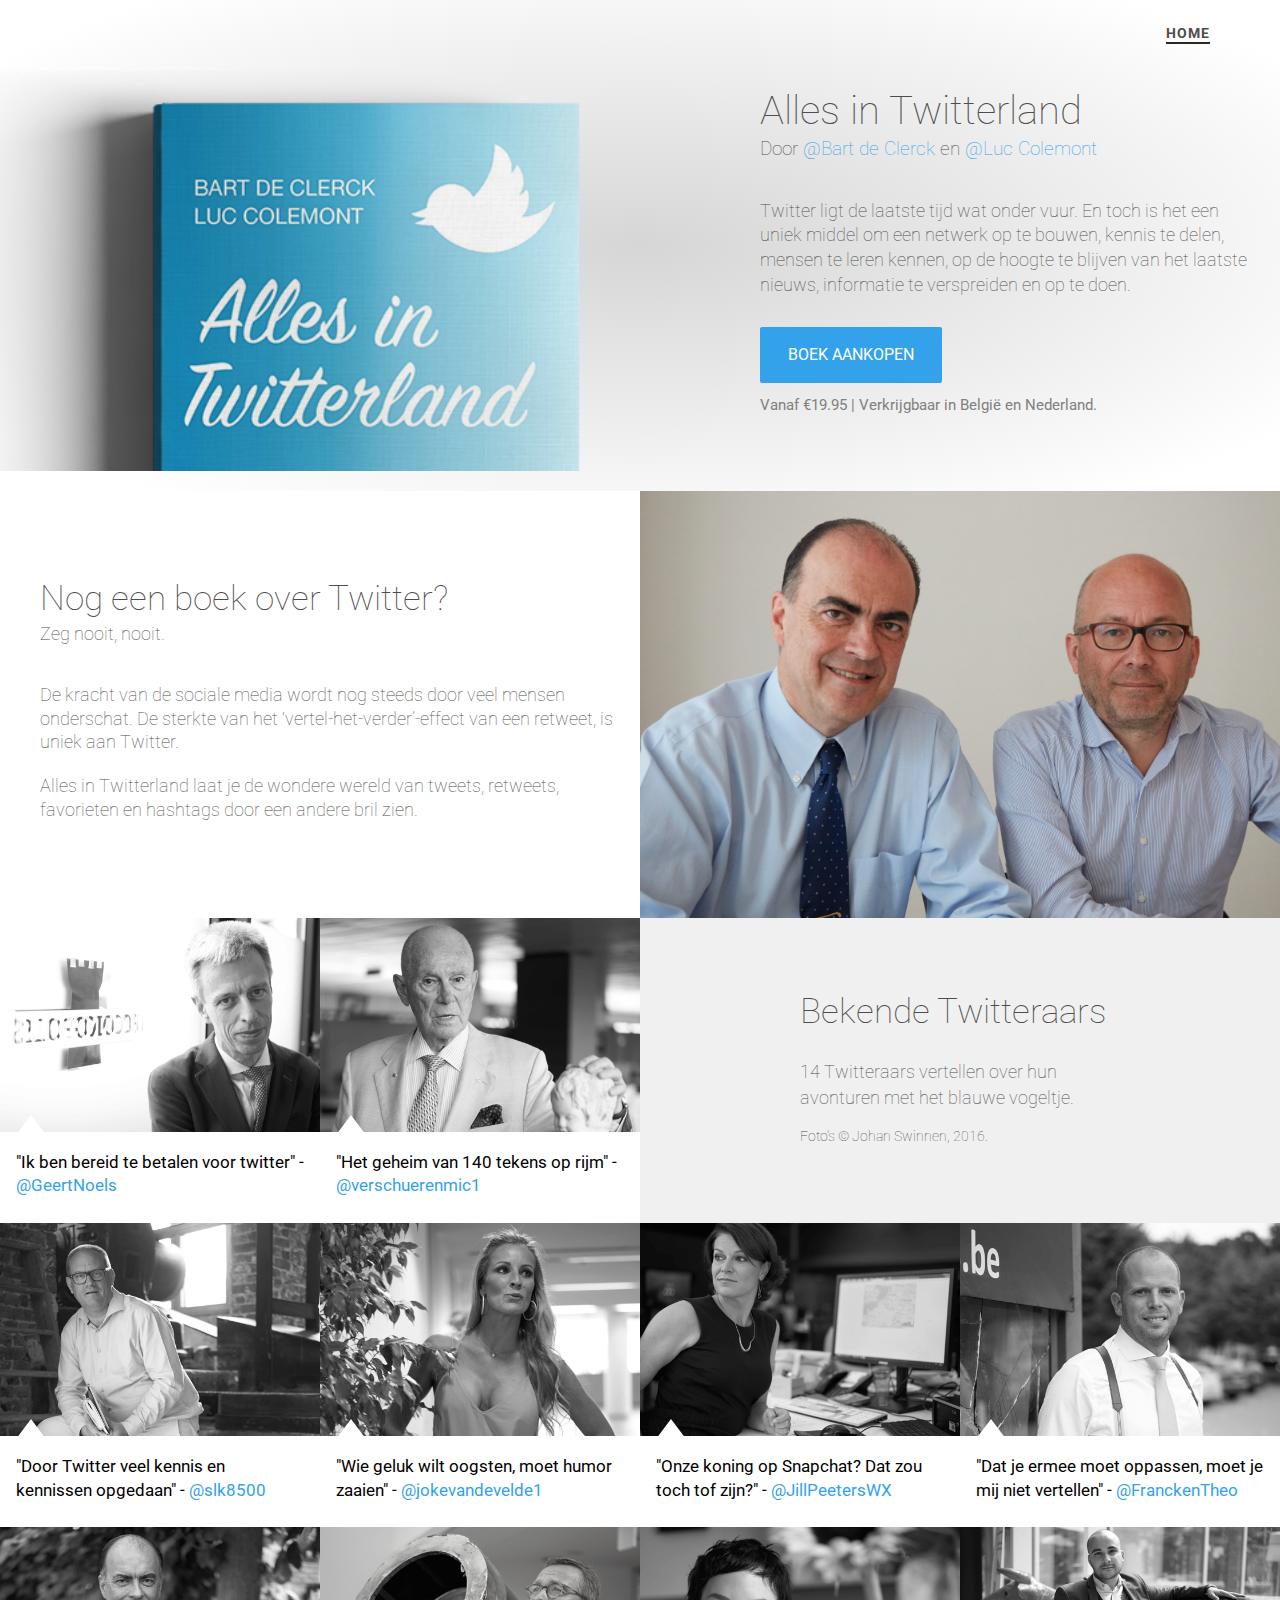
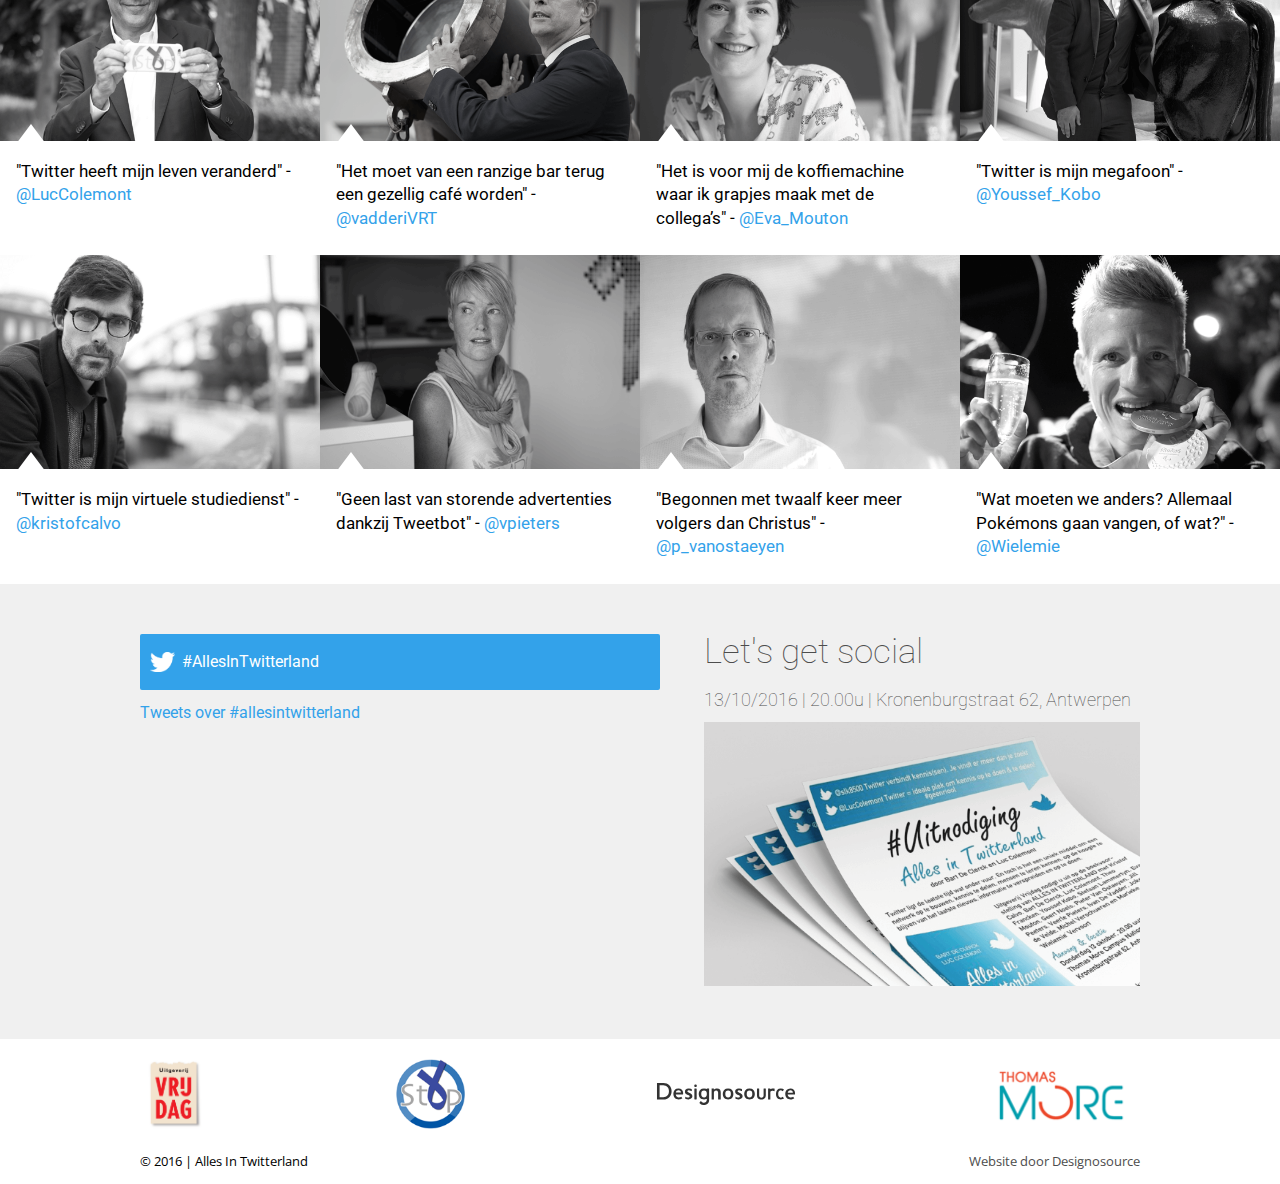
==== commit eaaa8cff: "update pre release" ====
--- a/index.html
+++ b/index.html
@@ -9,21 +9,25 @@
     <script src="js/jquery-1.11.0.min.js"></script>
 
     <meta name=viewport content="width=device-width, initial-scale=1">
-    <meta name="description" content="Een boek over Twitter. Geschreven door Bart De Clerck & Luc Colemont. Lees het verhaal van 14 bekende Twitteraars die in dit boek vertellen over hun avonturen met het blauwe vogeltje.">
+    <meta name="description"
+          content="Een boek over Twitter. Geschreven door Bart De Clerck & Luc Colemont. Lees het verhaal van 14 bekende Twitteraars die in dit boek vertellen over hun avonturen met het blauwe vogeltje.">
 
     <meta property="og:title" content="Alles in Twitterland"/>
     <meta property="og:type" content="website"/>
-    <meta property="fb:app_id" content="1579446289031881" />
+    <meta property="fb:app_id" content="1579446289031881"/>
     <meta property="og:image" content="http://www.allesintwitterland.be/images/boek.png"/>
     <meta property="og:site_name" content="David Walsh Blog"/>
-    <meta property="og:description" content="Een boek over Twitter. Geschreven door Bart De Clerck & Luc Colemont. Lees het verhaal van 14 bekende Twitteraars die in dit boek vertellen over hun avonturen met het blauwe vogeltje."/>
+    <meta property="og:description"
+          content="Een boek over Twitter. Geschreven door Bart De Clerck & Luc Colemont. Lees het verhaal van 14 bekende Twitteraars die in dit boek vertellen over hun avonturen met het blauwe vogeltje."/>
     <meta property="og:site_name" content="Alles in Twitterland"/>
+
     <meta property="og:url" content="http://www.allesintwitterland.be/index.html"/>
-    <meta name="twitter:card" content="summary" />
-    <meta name="twitter:site" content="@LucColemont" />
-    <meta name="twitter:title" content="Alles in Twitterland" />
-    <meta name="twitter:description" content="Lees het verhaal van 14 bekende Twitteraars die in dit boek vertellen over hun avonturen met het blauwe vogeltje. Geschreven door Bart De Clerck & Luc Colemont." />
-    <meta name="twitter:image" content="http://www.allesintwitterland.be/images/boek.png" />
+    <meta name="twitter:card" content="summary"/>
+    <meta name="twitter:site" content="@LucColemont"/>
+    <meta name="twitter:title" content="Alles in Twitterland"/>
+    <meta name="twitter:description"
+          content="Lees het verhaal van 14 bekende Twitteraars die in dit boek vertellen over hun avonturen met het blauwe vogeltje. Geschreven door Bart De Clerck & Luc Colemont."/>
+    <meta name="twitter:image" content="http://www.allesintwitterland.be/images/boek.png"/>
 
     <!-- Favicons -->
     <link rel="apple-touch-icon" sizes="57x57" href="favicons/apple-icon-57x57.png">
@@ -52,7 +56,7 @@
         <nav>
             <ul>
                 <li><a href="/" class="current-page">Home</a></li>
-                <li><a href="/nieuws.html">Pers &amp; nieuws</a></li>
+                <!--<li><a href="/nieuws.html">Pers &amp; nieuws</a></li>-->
             </ul>
         </nav>
 
@@ -69,10 +73,10 @@
                     <div class="header-callToAction">
                         <a href="http://www.uitgeverijvrijdag.be/cataloog/non-fictie/alles-in-twitterland"
                            class="CTA-button">Boek aankopen</a>
-                        <a href="#" class="CTA-button" id="persNieuwsCTA">Pers &amp; Nieuws</a>
+                        <!--<a href="/nieuws.html" class="CTA-button" id="persNieuwsCTA">Pers &amp; Nieuws</a>-->
                     </div>
                     <div class="header-price">
-                        Vanaf &euro;19.95 | Beschikbaar in België en Nederland.
+                        Vanaf &euro;19.95 | Verkrijgbaar in België en Nederland.
                     </div>
                 </div>
             </div>
@@ -89,7 +93,8 @@
         <div class="aboutUs-text-container">
             <h2>Nog een boek over Twitter?</h2>
             <h3 class="aboutUs-text-sub">Zeg nooit, nooit.</h3>
-            <p class="stand-out-text">De kracht van de sociale media wordt nog steeds door veel mensen onderschat. De sterkte van het
+            <p class="stand-out-text extra-content">De kracht van de sociale media wordt nog steeds door veel mensen onderschat. De
+                sterkte van het
                 ‘vertel-het-verder’-effect van een retweet, is uniek aan Twitter.
             </p>
             <p class="stand-out-text">
@@ -111,6 +116,92 @@
         </div>
     </div>
     <div class="bvItem" id="item1">
+        <a href="https://twitter.com/GeertNoels">
+            <div class="bvItem-image">
+                <img src="images/bv/noels.png" alt="Geert Noels" title="Geert Noels">
+            </div>
+        </a>
+        <div class="bvItem-text">
+            &quot;Ik ben bereid te betalen voor twitter&quot; - <a
+                href="https://twitter.com/GeertNoels">@GeertNoels</a>
+        </div>
+    </div>
+    <div class="bvItem" id="item2">
+        <a href="https://twitter.com/verschuerenmic1">
+            <div class="bvItem-image">
+                <img src="images/bv/verschueren.png" alt="Michel Verschueren" title="Michel Verschueren">
+            </div>
+        </a>
+        <div class="bvItem-text">
+            &quot;Het geheim van 140 tekens op rijm&quot; - <a
+                href="https://twitter.com/verschuerenmic1">@verschuerenmic1</a>
+        </div>
+    </div>
+    <div class="bvItem">
+        <a href="https://twitter.com/slk8500">
+            <div class="bvItem-image">
+                <img src="images/bv/lammertyn.png" alt="Stefaan Lammertyn" title="Stefaan Lammertyn">
+            </div>
+        </a>
+        <div class="bvItem-text">
+            &quot;Door Twitter veel kennis en kennissen opgedaan&quot; - <a
+                href="https://twitter.com/slk8500">@slk8500</a>
+        </div>
+    </div>
+    <div class="bvItem">
+        <a href="https://twitter.com/jokevandevelde1">
+            <div class="bvItem-image">
+                <img src="images/bv/vandevelde.png" alt="Joke van de Velde" title="Joke van de Velde">
+            </div>
+        </a>
+        <div class="bvItem-text">
+            &quot;Wie geluk wilt oogsten, moet humor zaaien&quot; - <a href="https://twitter.com/jokevandevelde1">@jokevandevelde1</a>
+        </div>
+    </div>
+    <div class="bvItem">
+        <a href="https://twitter.com/JillPeetersWX">
+            <div class="bvItem-image">
+                <img src="images/bv/peeters.png" alt="Jill Peeters" title="Jill Peeters">
+            </div>
+        </a>
+        <div class="bvItem-text">
+            &quot;Onze koning op Snapchat? Dat zou toch tof zijn?&quot; - <a href="https://twitter.com/JillPeetersWX">@JillPeetersWX</a>
+        </div>
+    </div>
+    <div class="bvItem">
+        <a href="https://twitter.com/FranckenTheo">
+            <div class="bvItem-image">
+                <img src="images/bv/francken.png" alt="Theo Francken" title="Theo Francken">
+            </div>
+        </a>
+        <div class="bvItem-text">
+            &quot;Dat je ermee moet oppassen, moet je mij niet vertellen&quot; - <a
+                href="https://twitter.com/FranckenTheo">@FranckenTheo</a>
+        </div>
+    </div>
+    <div class="bvItem">
+        <a href="https://twitter.com/LucColemon">
+            <div class="bvItem-image">
+                <img src="images/bv/colemont.png" alt="Luc Colemont" title="Luc Colemont">
+            </div>
+        </a>
+        <div class="bvItem-text">
+            &quot;Twitter heeft mijn leven veranderd&quot; - <a
+                href="https://twitter.com/LucColemont">@LucColemont</a>
+        </div>
+    </div>
+    <div class="bvItem">
+        <a href="https://twitter.com/vadderiVRT">
+            <div class="bvItem-image">
+                <img src="images/bv/vadder.png" alt="Ivan de Vadder" title="Ivan de Vadder">
+            </div>
+        </a>
+        <div class="bvItem-text">
+            &quot;Het moet van een ranzige bar terug een gezellig café worden&quot; - <a
+                href="https://twitter.com/vadderiVRT">@vadderiVRT</a>
+        </div>
+    </div>
+    <div class="bvItem">
         <a href="https://twitter.com/Eva_Mouton">
             <div class="bvItem-image">
                 <img src="images/bv/mouton.png" alt="Eva Mouton" title="Eva Mouton">
@@ -121,42 +212,49 @@
                 href="https://twitter.com/Eva_Mouton">@Eva_Mouton</a>
         </div>
     </div>
-    <div class="bvItem" id="item2">
-        <a href="https://twitter.com/GeertNoels">
-            <div class="bvItem-image">
-                <img src="images/bv/noels.png" alt="Geert Noels" title="Geert Noels">
-            </div>
-        </a>
-        <div class="bvItem-text">
-            &quot;Ik ben bereid te betalen voor twitter&quot; - <a
-                href="https://twitter.com/GeertNoels">@GeertNoels</a>
-        </div>
-    </div>
-    <div class="bvItem">
-        <a href="https://twitter.com/JillPeetersWX">
-            <div class="bvItem-image">
-                <img src="images/bv/peeters.png" alt="Jill Peeters" title="Jill Peeters">
-            </div>
-        </a>
-        <div class="bvItem-text">
-            &quot;Onze koning op Snapchat? Dat zou toch tof zijn?&quot; - <a href="https://twitter.com/JillPeetersWX">@JillPeetersWX</a>
-        </div>
-    </div>
-
-
-    <div class="bvItem">
-        <a href="https://twitter.com/LucColemon">
-            <div class="bvItem-image">
-                <img src="images/bv/colemont.png" alt="Luc Colemont" title="Luc Colemont">
-            </div>
-        </a>
-        <div class="bvItem-text">
-            &quot;Twitter heeft mijn leven veranderd&quot; - <a
-                href="https://twitter.com/LucColemont">@LucColemont</a>
-        </div>
-    </div>
-
-
+    <div class="bvItem">
+        <a href="https://twitter.com/Youssef_Kobo">
+            <div class="bvItem-image">
+                <img src="images/bv/kobo.png" alt="Youssef Kobo" title="Youssef Kobo">
+            </div>
+        </a>
+        <div class="bvItem-text">
+            &quot;Twitter is mijn megafoon&quot; - <a href="https://twitter.com/Youssef_Kobo">@Youssef_Kobo</a>
+        </div>
+    </div>
+    <div class="bvItem">
+        <a href="https://twitter.com/kristofcalvo">
+            <div class="bvItem-image">
+                <img src="images/bv/calvo.png" alt="Kristof Calvo" title="Kristof Calvo">
+            </div>
+        </a>
+        <div class="bvItem-text">
+            &quot;Twitter is mijn virtuele studiedienst&quot; - <a
+                href="https://twitter.com/kristofcalvo">@kristofcalvo</a>
+        </div>
+    </div>
+
+    <div class="bvItem">
+        <a href="https://twitter.com/vpieters">
+            <div class="bvItem-image">
+                <img src="images/bv/pieters.png" alt="Veerle Pieters" title="Veerle Pieters">
+            </div>
+        </a>
+        <div class="bvItem-text">
+            &quot;Geen last van storende advertenties dankzij Tweetbot&quot; - <a href="https://twitter.com/vpieters">@vpieters</a>
+        </div>
+    </div>
+    <div class="bvItem">
+        <a href="https://twitter.com/p_vanostaeyen">
+            <div class="bvItem-image">
+                <img src="images/bv/vanostaeyen.png" alt="Pieter Van Ostaeyen" title="Pieter Van Ostaeyen">
+            </div>
+        </a>
+        <div class="bvItem-text">
+            &quot;Begonnen met twaalf keer meer volgers dan Christus&quot; - <a
+                href="https://twitter.com/p_vanostaeyen">@p_vanostaeyen</a>
+        </div>
+    </div>
     <div class="bvItem">
         <a href="https://twitter.com/Wielemie">
             <div class="bvItem-image">
@@ -166,102 +264,6 @@
         <div class="bvItem-text">
             &quot;Wat moeten we anders? Allemaal Pokémons gaan vangen, of wat?&quot; - <a
                 href="https://twitter.com/Wielemie">@Wielemie</a>
-        </div>
-    </div>
-    <div class="bvItem">
-        <a href="https://twitter.com/verschuerenmic1">
-            <div class="bvItem-image">
-                <img src="images/bv/verschueren.png" alt="Michel Verschueren" title="Michel Verschueren">
-            </div>
-        </a>
-        <div class="bvItem-text">
-            &quot;Het geheim van 140 tekens op rijm&quot; - <a
-                href="https://twitter.com/verschuerenmic1">@verschuerenmic1</a>
-        </div>
-    </div>
-    <div class="bvItem">
-        <a href="https://twitter.com/vadderiVRT">
-            <div class="bvItem-image">
-                <img src="images/bv/vadder.png" alt="Ivan de Vadder" title="Ivan de Vadder">
-            </div>
-        </a>
-        <div class="bvItem-text">
-            &quot;Het moet van een ranzige bar terug een gezellig café worden&quot; - <a
-                href="https://twitter.com/vadderiVRT">@vadderiVRT</a>
-        </div>
-    </div>
-    <div class="bvItem">
-        <a href="https://twitter.com/jokevandevelde1">
-            <div class="bvItem-image">
-                <img src="images/bv/vandevelde.png" alt="Joke van de Velde" title="Joke van de Velde">
-            </div>
-        </a>
-        <div class="bvItem-text">
-            &quot;Wie geluk wilt oogsten, moet humor zaaien&quot; - <a href="https://twitter.com/jokevandevelde1">@jokevandevelde1</a>
-        </div>
-    </div>
-    <div class="bvItem">
-        <a href="https://twitter.com/kristofcalvo">
-            <div class="bvItem-image">
-                <img src="images/bv/calvo.png" alt="Kristof Calvo" title="Kristof Calvo">
-            </div>
-        </a>
-        <div class="bvItem-text">
-            &quot;Twitter is mijn virtuele studiedienst&quot; - <a
-                href="https://twitter.com/kristofcalvo">@kristofcalvo</a>
-        </div>
-    </div>
-    <div class="bvItem">
-        <a href="https://twitter.com/slk8500">
-            <div class="bvItem-image">
-                <img src="images/bv/lammertyn.png" alt="Stefaan Lammertyn" title="Stefaan Lammertyn">
-            </div>
-        </a>
-        <div class="bvItem-text">
-            &quot;Door Twitter veel kennis en kennissen opgedaan&quot; - <a
-                href="https://twitter.com/slk8500">@slk8500</a>
-        </div>
-    </div>
-    <div class="bvItem">
-        <a href="https://twitter.com/FranckenTheo">
-            <div class="bvItem-image">
-                <img src="images/bv/francken.png" alt="Theo Francken" title="Theo Francken">
-            </div>
-        </a>
-        <div class="bvItem-text">
-            &quot;Dat je ermee moet oppassen, moet je mij niet vertellen&quot; - <a
-                href="https://twitter.com/FranckenTheo">@FranckenTheo</a>
-        </div>
-    </div>
-    <div class="bvItem">
-        <a href="https://twitter.com/Youssef_Kobo">
-            <div class="bvItem-image">
-                <img src="images/bv/kobo.png" alt="Youssef Kobo" title="Youssef Kobo">
-            </div>
-        </a>
-        <div class="bvItem-text">
-            &quot;Twitter is mijn megafoon&quot; - <a href="https://twitter.com/Youssef_Kobo">@Youssef_Kobo</a>
-        </div>
-    </div>
-    <div class="bvItem">
-        <a href="https://twitter.com/vpieters">
-            <div class="bvItem-image">
-                <img src="images/bv/pieters.png" alt="Veerle Pieters" title="Veerle Pieters">
-            </div>
-        </a>
-        <div class="bvItem-text">
-            &quot;Geen last van storende advertenties dankzij Tweetbot&quot; - <a href="https://twitter.com/vpieters">@vpieters</a>
-        </div>
-    </div>
-    <div class="bvItem">
-        <a href="https://twitter.com/p_vanostaeyen">
-            <div class="bvItem-image">
-                <img src="images/bv/vanostaeyen.png" alt="Pieter Van Ostaeyen" title="Pieter Van Ostaeyen">
-            </div>
-        </a>
-        <div class="bvItem-text">
-            &quot;Begonnen met twaalf keer meer volgers dan Christus&quot; - <a
-                href="https://twitter.com/p_vanostaeyen">@p_vanostaeyen</a>
         </div>
     </div>
 </section>
@@ -292,11 +294,11 @@
                 <img src="images/uitnodiging.png" alt="Uitnodiging presentatie boek - Alles In Twitterland"
                      class="social-invitation-image">
             </div>
-            <div class="social-invitation videoContainer">
+            <!--<div class="social-invitation videoContainer">
                 <iframe style="margin-top:20px;"
                         src="https://www.youtube.com/embed/videoseries?list=PLFgquLnL59alCl_2TQvOiD5Vgm1hCaGSI"
                         frameborder="0" allowfullscreen></iframe>
-            </div>
+            </div>-->
         </div>
     </div>
 </section>
--- a/css/style.css
+++ b/css/style.css
@@ -55,7 +55,7 @@
 }
 
 .header-text h1 {
-    margin-bottom: 15px;
+    margin-bottom: 8px;
 }
 
 .header-text > h2 {
@@ -63,11 +63,11 @@
 }
 
 .header-text {
-    padding: 0px 20px 0px 20px;
+    padding: 20px 20px 0px 20px;
 }
 
 .header-text p {
-    font-size: 1.2em;
+    font-size: 1.1em;
     line-height: 1.4em;
     margin-bottom: 20px;
 }
@@ -122,13 +122,18 @@
     font-size: 0.95em;
 }
 
+
 .header-image {
-    background-image: url(../images/boek.png);
+    background-image: url(../images/bookcover.png);
     background-repeat: no-repeat;
-    height: 400px;
+    height: 300px;
     background-position: center -25px;
     margin: 0px auto;
     background-size: 162%;
+}
+
+.aboutUs-text-container span{
+    display: none;
 }
 
 .aboutUs-text {
@@ -160,6 +165,10 @@
     width: 100%;
 }
 
+.aboutUs-text-container{
+    margin: 0 20px;
+}
+
 .aboutUs-text-container p{
     margin: 0 0 20px 0;
 }
@@ -188,7 +197,7 @@
 }
 
 .bvItem-text {
-    padding: 16px 16px 40px 16px;
+    padding: 16px 16px 25px 16px;
     position: relative;
     line-height: 1.4em;
     font-size: 1.05em;
@@ -239,7 +248,7 @@
     display: -ms-flexbox;
     display: flex;
     -webkit-display: flex;
-    margin: 20px 0px;
+    margin: 20px;
     -ms-flex-line-pack: center;
     align-content: center;
 }
@@ -260,8 +269,8 @@
 }
 
 #designosource {
-    background-image: url(../images/partners/designosource.svg);
-    width: 70px;
+    background-image: url(../images/eggceptional.svg);
+    width: 140px;
 }
 
 .footer-partners a:link,
@@ -292,11 +301,11 @@
 a.footer-madeBy:hover,
 a.footer-madeBy:active {
     color: #4D4D4D;
-    background-image: url(../images/partners/egg-design.svg);
+    /*background-image: url(../images/partners/egg-design.svg);
     background-size: 20px 20px;
     background-repeat: no-repeat;
     background-position: left center;
-    padding-left: 25px;
+    padding-left: 25px;*/
     line-height: 25px;
 }
 
@@ -310,6 +319,10 @@
     margin: 20px 0px;
 }
 
+.footer-partners a{
+    margin: 0 5px;
+}
+
 .bvItem-title-container > p {
     margin-top: 5px;
 }
@@ -329,7 +342,7 @@
 a.button-tweet:active {
     background-color: #33A2EA;
     color: white;
-    padding: 20px 20px 20px 50px;
+    padding: 20px 20px 20px 42px;
     width: 100%;
     max-width: 520px;
     display: block;
@@ -359,24 +372,51 @@
     margin-top: 10px;
 }
 
+.stand-out-text {
+    max-width:700px;
+}
+
+.social-invitation h3{
+    line-height: 1.3em;
+}
+
+@media (min-width: 500px) {
+
+    .header-image {
+        background-image: url(../images/bookcover.png);
+        /* width: 50%; */
+        background-position: center -65px;
+        margin: 0px auto;
+        background-size: 160%;
+    }
+}
+
 @media (min-width: 560px) {
 
-    .bvItem-text {
-        padding: 16px 16px 32px 16px;
-
-    }
-
     .header-image {
-        background-image: url(../images/boek.png);
+        background-image: url(../images/bookcover.png);
         /* width: 50%; */
         height: 400px;
-        background-position: center -25px;
+        background-position: center -65px;
         margin: 0px auto;
-        background-size: 130%;
+        background-size: 140%;
     }
 }
 
 @media (min-width: 768px) {
+
+    .header-text {
+        padding: 20px 20px 0px 20px;
+    }
+
+    .header-text-container{
+        height: 420px;
+    }
+
+    .extra-content{
+        display: none;
+    }
+
     #persNieuwsCTA {
         display: none;
     }
@@ -434,11 +474,11 @@
     }
 
     .header-image {
-        background-image: url(../images/boek.png);
+        background-image: url(../images/bookcover.png);
         width: 100%;
         height: 400px;
         background-position: center -50px;
-        background-size: 175%;
+        background-size: 200%;
     }
 
     .footer-text {
@@ -458,12 +498,12 @@
     }
 
     .stand-out-text {
-        font-size: 1.2em;
-        line-height: 1.5em;
+        font-size: 1.1em;
+        line-height: 1.35em;
     }
 
     .bvItem-title-container h3 {
-        font-size: 1.3em;
+        font-size: 1.1em;
         line-height: 1.5em;
     }
 
@@ -538,9 +578,34 @@
     .social-invitation h2 {
         margin: 0px 0px 20px 0px;
     }
+
+
+}
+
+@media (min-width: 800px) {
+    .header-image {
+        background-image: url(../images/bookcover.png);
+        width: 100%;
+        height: 400px;
+        background-position: center center;
+        background-size: 180%;
+    }
 }
 
 @media (min-width: 848px) {
+
+    .header-image {
+        background-image: url(../images/bookcover.png);
+        width: 100%;
+        height: 400px;
+        background-position: center center;
+        background-size: 160%;
+    }
+
+    .aboutUs-text {
+        margin: 40px 20px 0 20px;
+    }
+
     .section-aboutUs {
         display: -webkit-box;
         display: -ms-flexbox;
@@ -592,34 +657,66 @@
         max-width: 1000px;
         margin: 0px auto;
     }
-}
-
-@media (min-width: 1010px) {
+    
+    .header-text p {
+        min-width: 450px;
+        max-width: 450px;
+    }
+
+    .extra-content{
+        display: block;
+    }
+
+
     .header-image {
-        background-image: url(../images/boek.png);
+        background-image: url(../images/bookcover.png);
         width: 100%;
         height: 400px;
-        background-position: center -50px;
-        background-size: 200%;
-    }
-}
+        background-position: center -90px;
+        background-size: 165%;
+    }
+}
+
 
 @media (min-width: 1200px) {
     .header-image {
-        background-image: url(../images/boek.png);
+        background-image: url(../images/bookcover.png);
         width: 100%;
         height: 400px;
-        background-position: center -80px;
-        background-size: 185%;
-    }
-}
+        background-position: center -140px;
+        background-size: 180%;
+    }
+
+    .aboutUs-text {
+        margin: 7% 0 0 20px;
+    }
+
+    .header-text p {
+        min-width: 500px;
+        max-width: 500px;
+    }
+
+
+}
+
 
 @media (min-width: 1400px) {
 
-    .body-container {
-        width: 1400px;
-        margin: 0 auto;
-    }
-}
-
-/* 320 - 767 - 960 - Container 1200 */+    .aboutUs-text {
+        margin: 10% 0 0 20px;
+    }
+
+    .header-text p {
+        min-width: 600px;
+        max-width: 600px;
+    }
+
+    .header-image {
+        background-image: url(../images/bookcover.png);
+        width: 100%;
+        height: 400px;
+        background-position: center -280px;
+        background-size: 140%;
+    }
+
+}
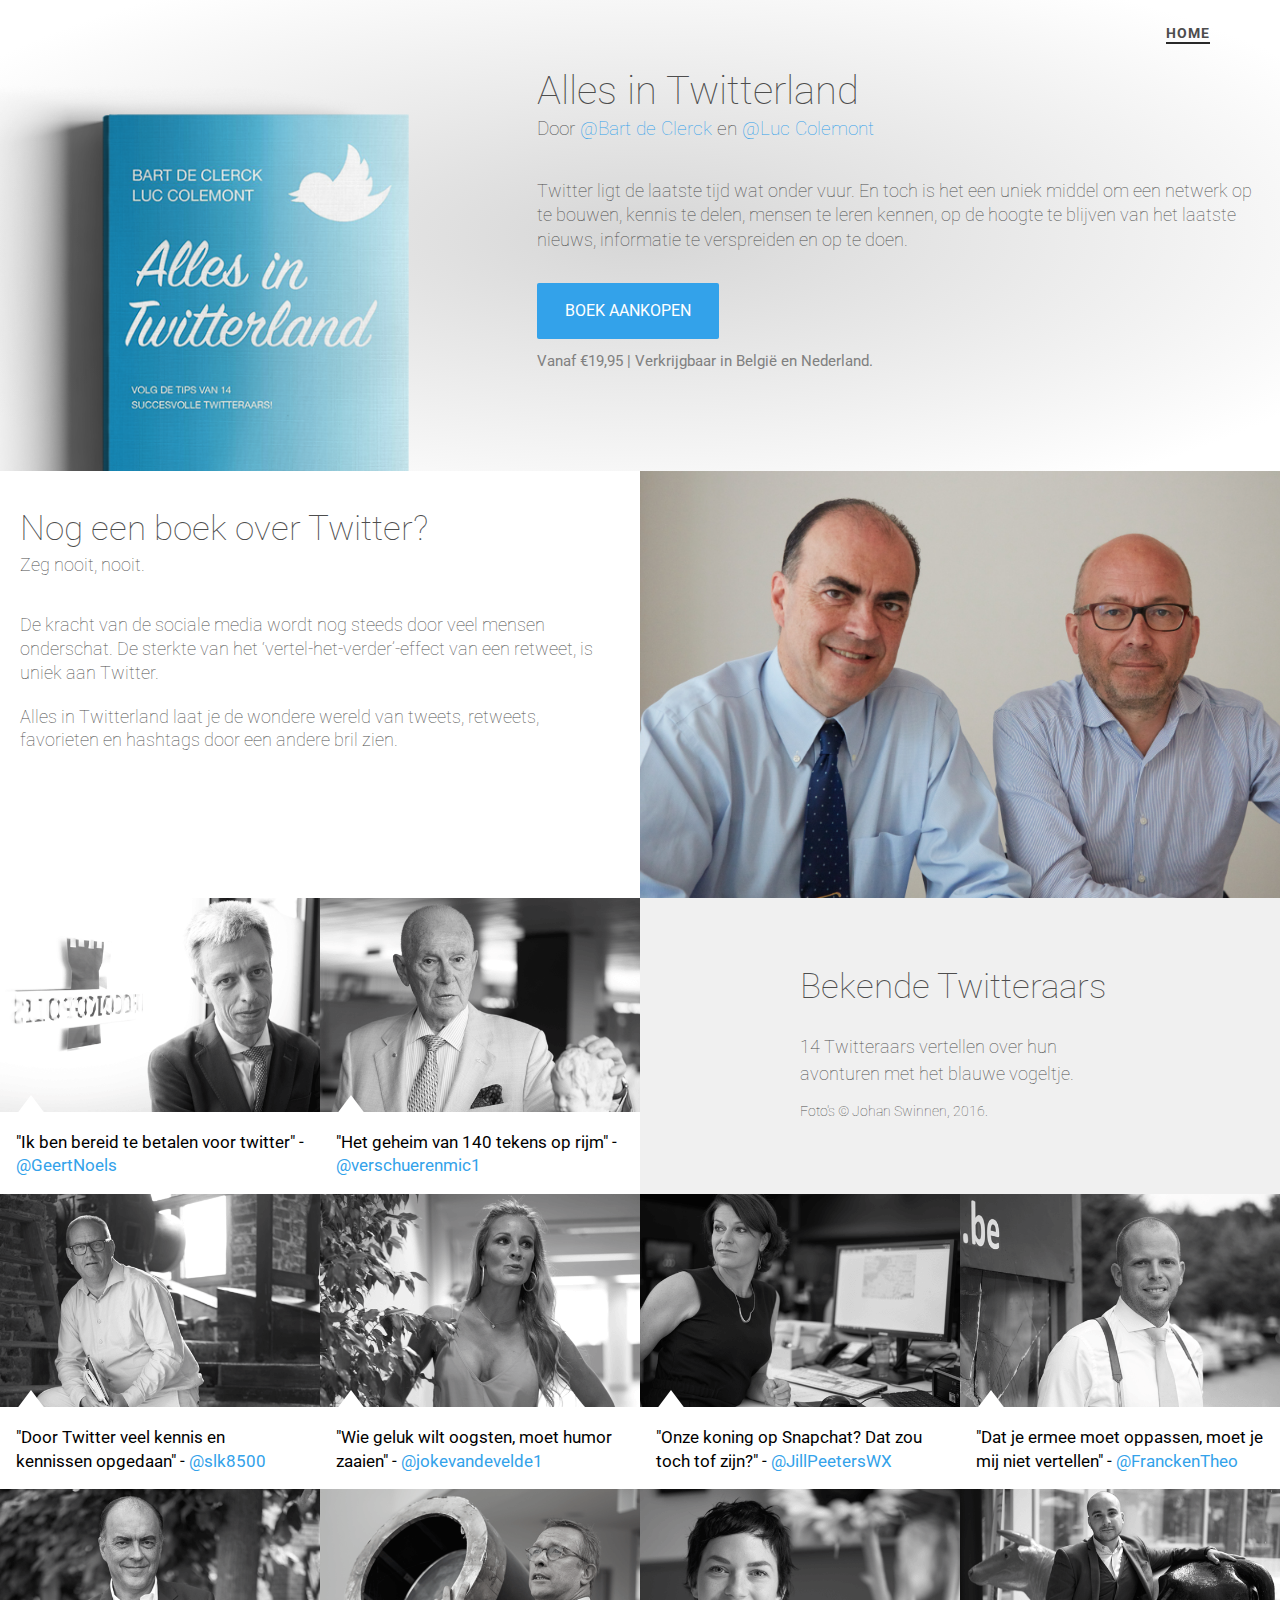
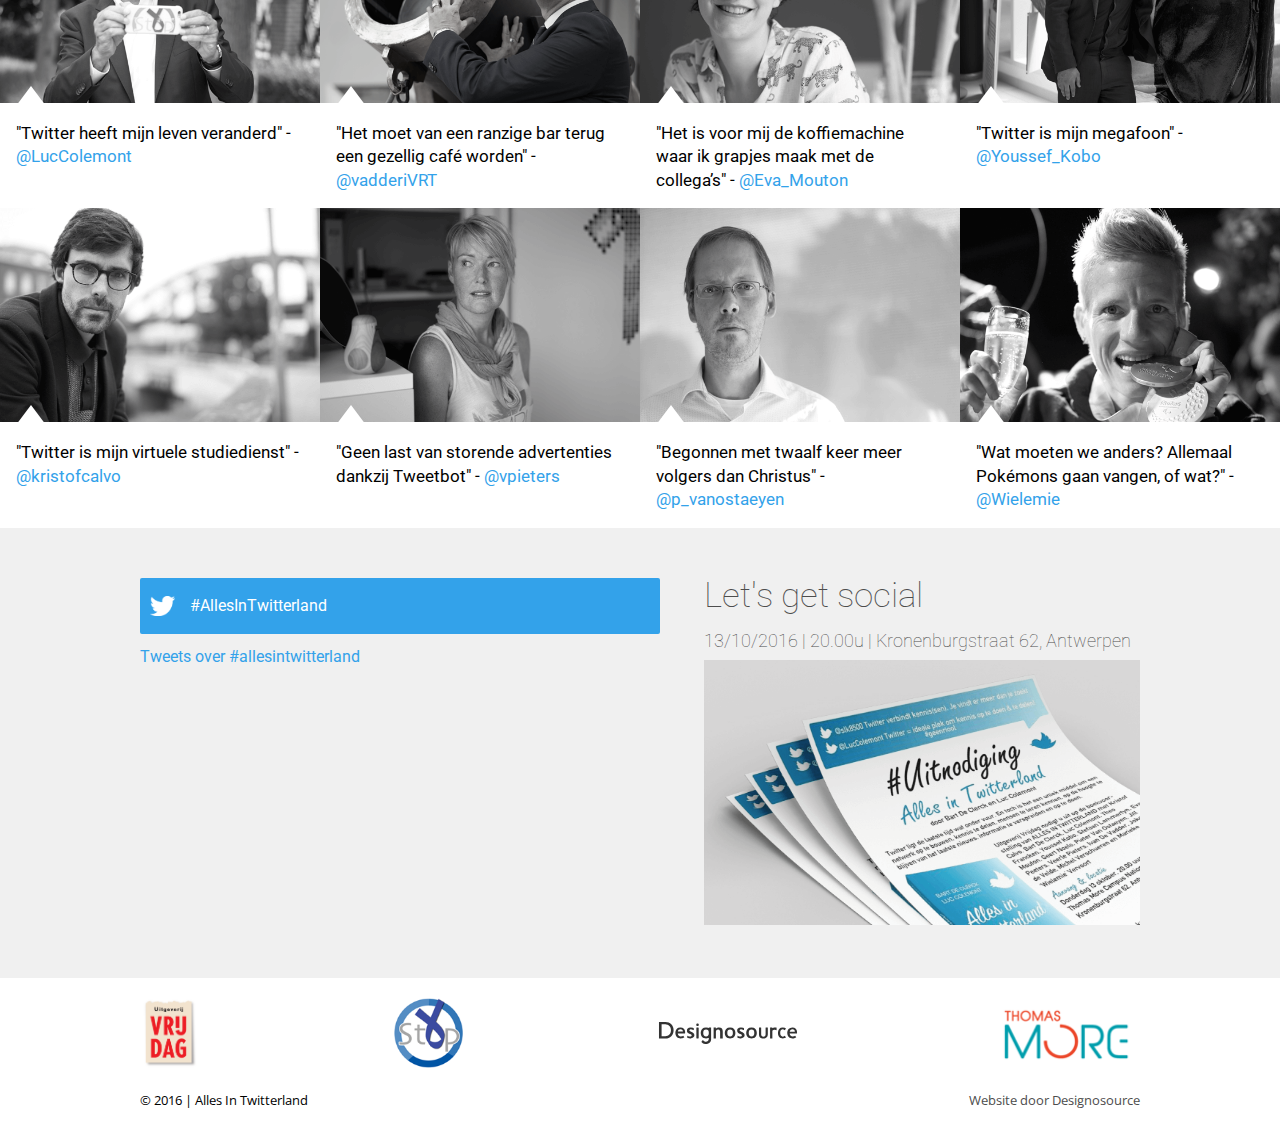
==== commit 181a7348: "First release site" ====
--- a/index.html
+++ b/index.html
@@ -76,7 +76,7 @@
                         <!--<a href="/nieuws.html" class="CTA-button" id="persNieuwsCTA">Pers &amp; Nieuws</a>-->
                     </div>
                     <div class="header-price">
-                        Vanaf &euro;19.95 | Verkrijgbaar in België en Nederland.
+                        Vanaf &euro;19,95 | Verkrijgbaar in België en Nederland.
                     </div>
                 </div>
             </div>
--- a/css/style.css
+++ b/css/style.css
@@ -1,5 +1,6 @@
 body {
     font-family: 'Roboto', sans-serif;
+    overflow-x: hidden;
 }
 
 header {
@@ -63,7 +64,7 @@
 }
 
 .header-text {
-    padding: 20px 20px 0px 20px;
+    padding: 0px 20px 0px 20px;
 }
 
 .header-text p {
@@ -122,18 +123,13 @@
     font-size: 0.95em;
 }
 
-
 .header-image {
     background-image: url(../images/bookcover.png);
     background-repeat: no-repeat;
-    height: 300px;
+    height: 400px;
     background-position: center -25px;
     margin: 0px auto;
     background-size: 162%;
-}
-
-.aboutUs-text-container span{
-    display: none;
 }
 
 .aboutUs-text {
@@ -165,14 +161,6 @@
     width: 100%;
 }
 
-.aboutUs-text-container{
-    margin: 0 20px;
-}
-
-.aboutUs-text-container p{
-    margin: 0 0 20px 0;
-}
-
 .bvItem-title {
     margin: 40px 20px 40px 20px;
 }
@@ -197,7 +185,7 @@
 }
 
 .bvItem-text {
-    padding: 16px 16px 25px 16px;
+    padding: 16px 16px 30px 16px;
     position: relative;
     line-height: 1.4em;
     font-size: 1.05em;
@@ -248,7 +236,7 @@
     display: -ms-flexbox;
     display: flex;
     -webkit-display: flex;
-    margin: 20px;
+    margin: 20px 0px;
     -ms-flex-line-pack: center;
     align-content: center;
 }
@@ -319,10 +307,6 @@
     margin: 20px 0px;
 }
 
-.footer-partners a{
-    margin: 0 5px;
-}
-
 .bvItem-title-container > p {
     margin-top: 5px;
 }
@@ -342,7 +326,7 @@
 a.button-tweet:active {
     background-color: #33A2EA;
     color: white;
-    padding: 20px 20px 20px 42px;
+    padding: 20px 20px 20px 50px;
     width: 100%;
     max-width: 520px;
     display: block;
@@ -372,51 +356,29 @@
     margin-top: 10px;
 }
 
-.stand-out-text {
-    max-width:700px;
-}
-
-.social-invitation h3{
-    line-height: 1.3em;
-}
-
-@media (min-width: 500px) {
-
-    .header-image {
-        background-image: url(../images/bookcover.png);
-        /* width: 50%; */
-        background-position: center -65px;
-        margin: 0px auto;
-        background-size: 160%;
-    }
-}
 
 @media (min-width: 560px) {
+
+    .bvItem-text {
+        padding: 16px 16px 16px 16px;
+
+    }
 
     .header-image {
         background-image: url(../images/bookcover.png);
         /* width: 50%; */
         height: 400px;
-        background-position: center -65px;
+        background-position: center -25px;
         margin: 0px auto;
-        background-size: 140%;
-    }
+        background-size: 130%;
+    }
+}
+
+.extra-content{
+    margin-bottom: 20px;
 }
 
 @media (min-width: 768px) {
-
-    .header-text {
-        padding: 20px 20px 0px 20px;
-    }
-
-    .header-text-container{
-        height: 420px;
-    }
-
-    .extra-content{
-        display: none;
-    }
-
     #persNieuwsCTA {
         display: none;
     }
@@ -478,7 +440,7 @@
         width: 100%;
         height: 400px;
         background-position: center -50px;
-        background-size: 200%;
+        background-size: 175%;
     }
 
     .footer-text {
@@ -500,6 +462,7 @@
     .stand-out-text {
         font-size: 1.1em;
         line-height: 1.35em;
+        margin-bottom: 20px;
     }
 
     .bvItem-title-container h3 {
@@ -578,42 +541,13 @@
     .social-invitation h2 {
         margin: 0px 0px 20px 0px;
     }
-
-
-}
-
-@media (min-width: 800px) {
-    .header-image {
-        background-image: url(../images/bookcover.png);
-        width: 100%;
-        height: 400px;
-        background-position: center center;
-        background-size: 180%;
-    }
 }
 
 @media (min-width: 848px) {
-
-    .header-image {
-        background-image: url(../images/bookcover.png);
-        width: 100%;
-        height: 400px;
-        background-position: center center;
-        background-size: 160%;
-    }
-
-    .aboutUs-text {
-        margin: 40px 20px 0 20px;
-    }
-
     .section-aboutUs {
         display: -webkit-box;
         display: -ms-flexbox;
         display: flex;
-    }
-
-    .aboutUs-text-container {
-        width: 94%;
     }
 
     .aboutUs-text {
@@ -657,66 +591,25 @@
         max-width: 1000px;
         margin: 0px auto;
     }
-    
-    .header-text p {
-        min-width: 450px;
-        max-width: 450px;
-    }
-
-    .extra-content{
-        display: block;
-    }
-
-
+
+}
+
+@media (min-width: 1010px) {
     .header-image {
         background-image: url(../images/bookcover.png);
         width: 100%;
         height: 400px;
-        background-position: center -90px;
-        background-size: 165%;
-    }
-}
-
+        background-position: center -50px;
+        background-size: 200%;
+    }
+}
 
 @media (min-width: 1200px) {
     .header-image {
         background-image: url(../images/bookcover.png);
         width: 100%;
         height: 400px;
-        background-position: center -140px;
-        background-size: 180%;
-    }
-
-    .aboutUs-text {
-        margin: 7% 0 0 20px;
-    }
-
-    .header-text p {
-        min-width: 500px;
-        max-width: 500px;
-    }
-
-
-}
-
-
-@media (min-width: 1400px) {
-
-    .aboutUs-text {
-        margin: 10% 0 0 20px;
-    }
-
-    .header-text p {
-        min-width: 600px;
-        max-width: 600px;
-    }
-
-    .header-image {
-        background-image: url(../images/bookcover.png);
-        width: 100%;
-        height: 400px;
-        background-position: center -280px;
-        background-size: 140%;
-    }
-
-}
+        background-position: center -80px;
+        background-size: 185%;
+    }
+}